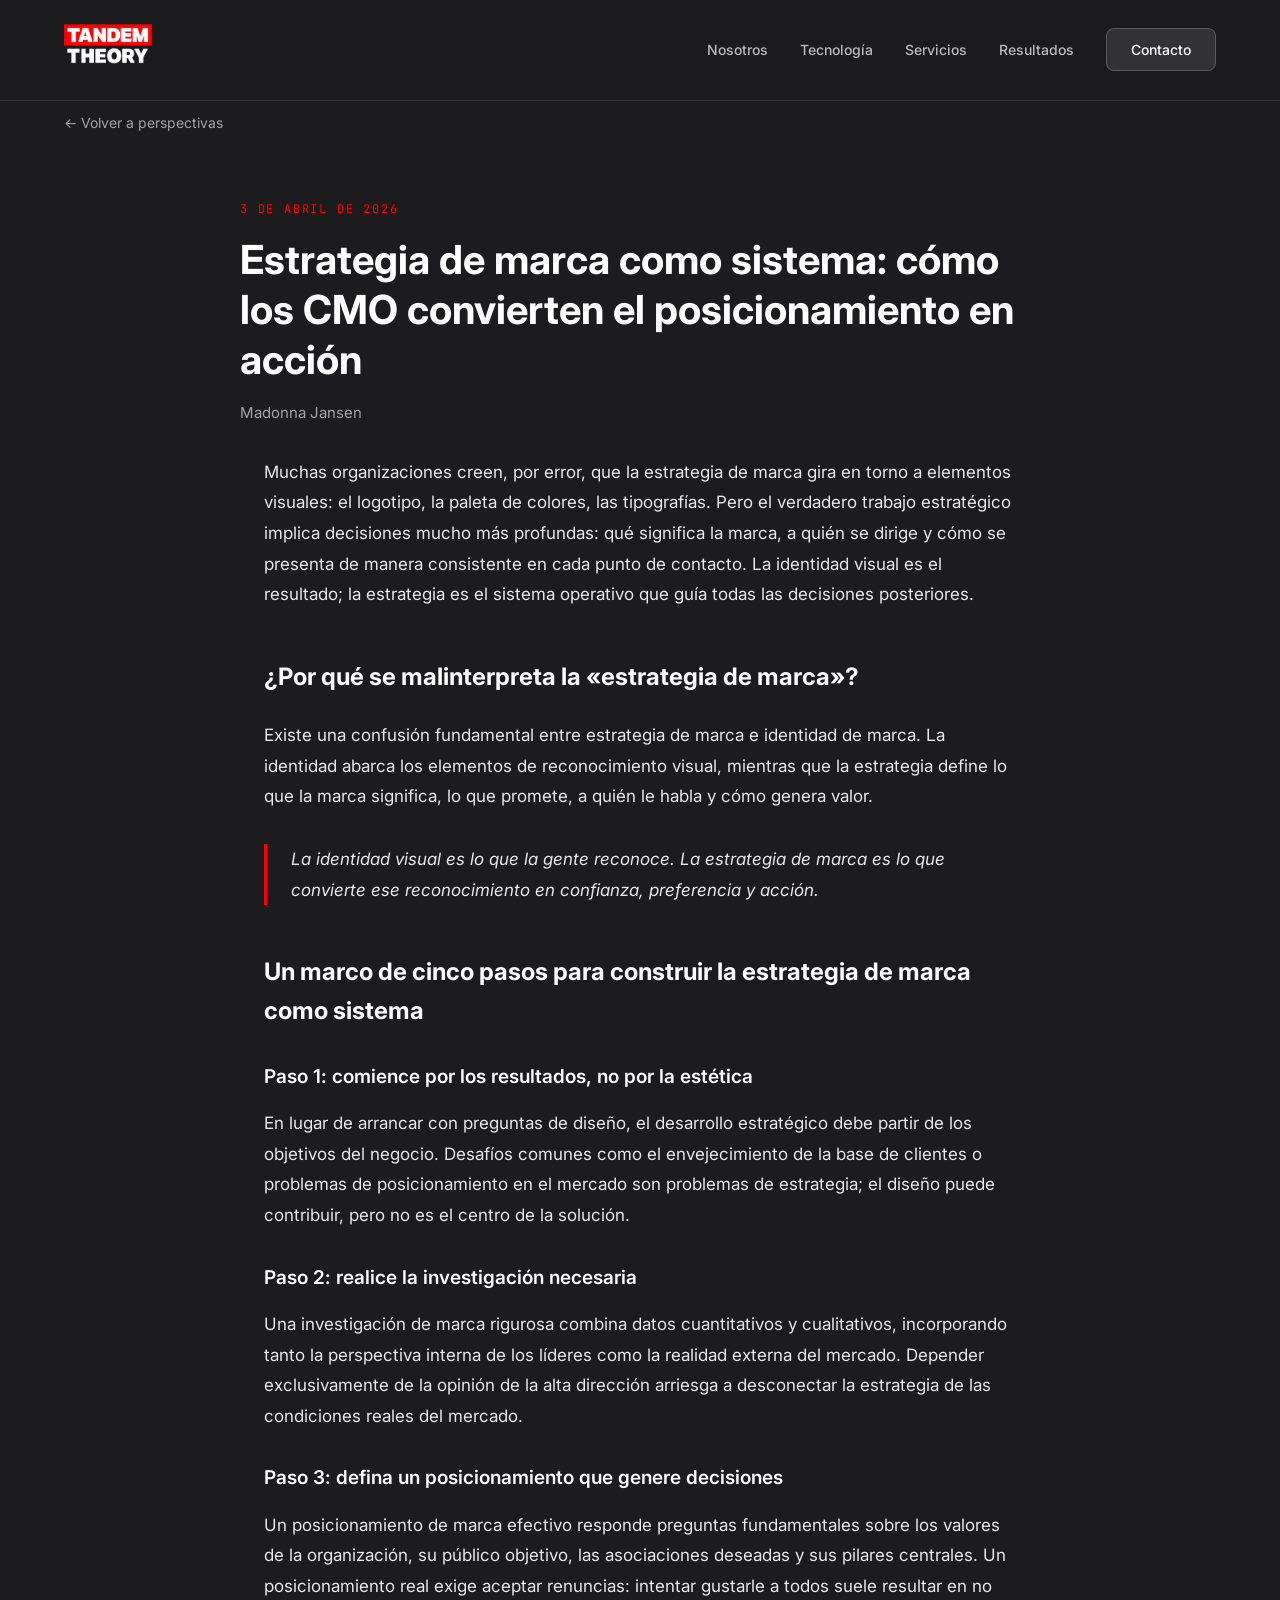
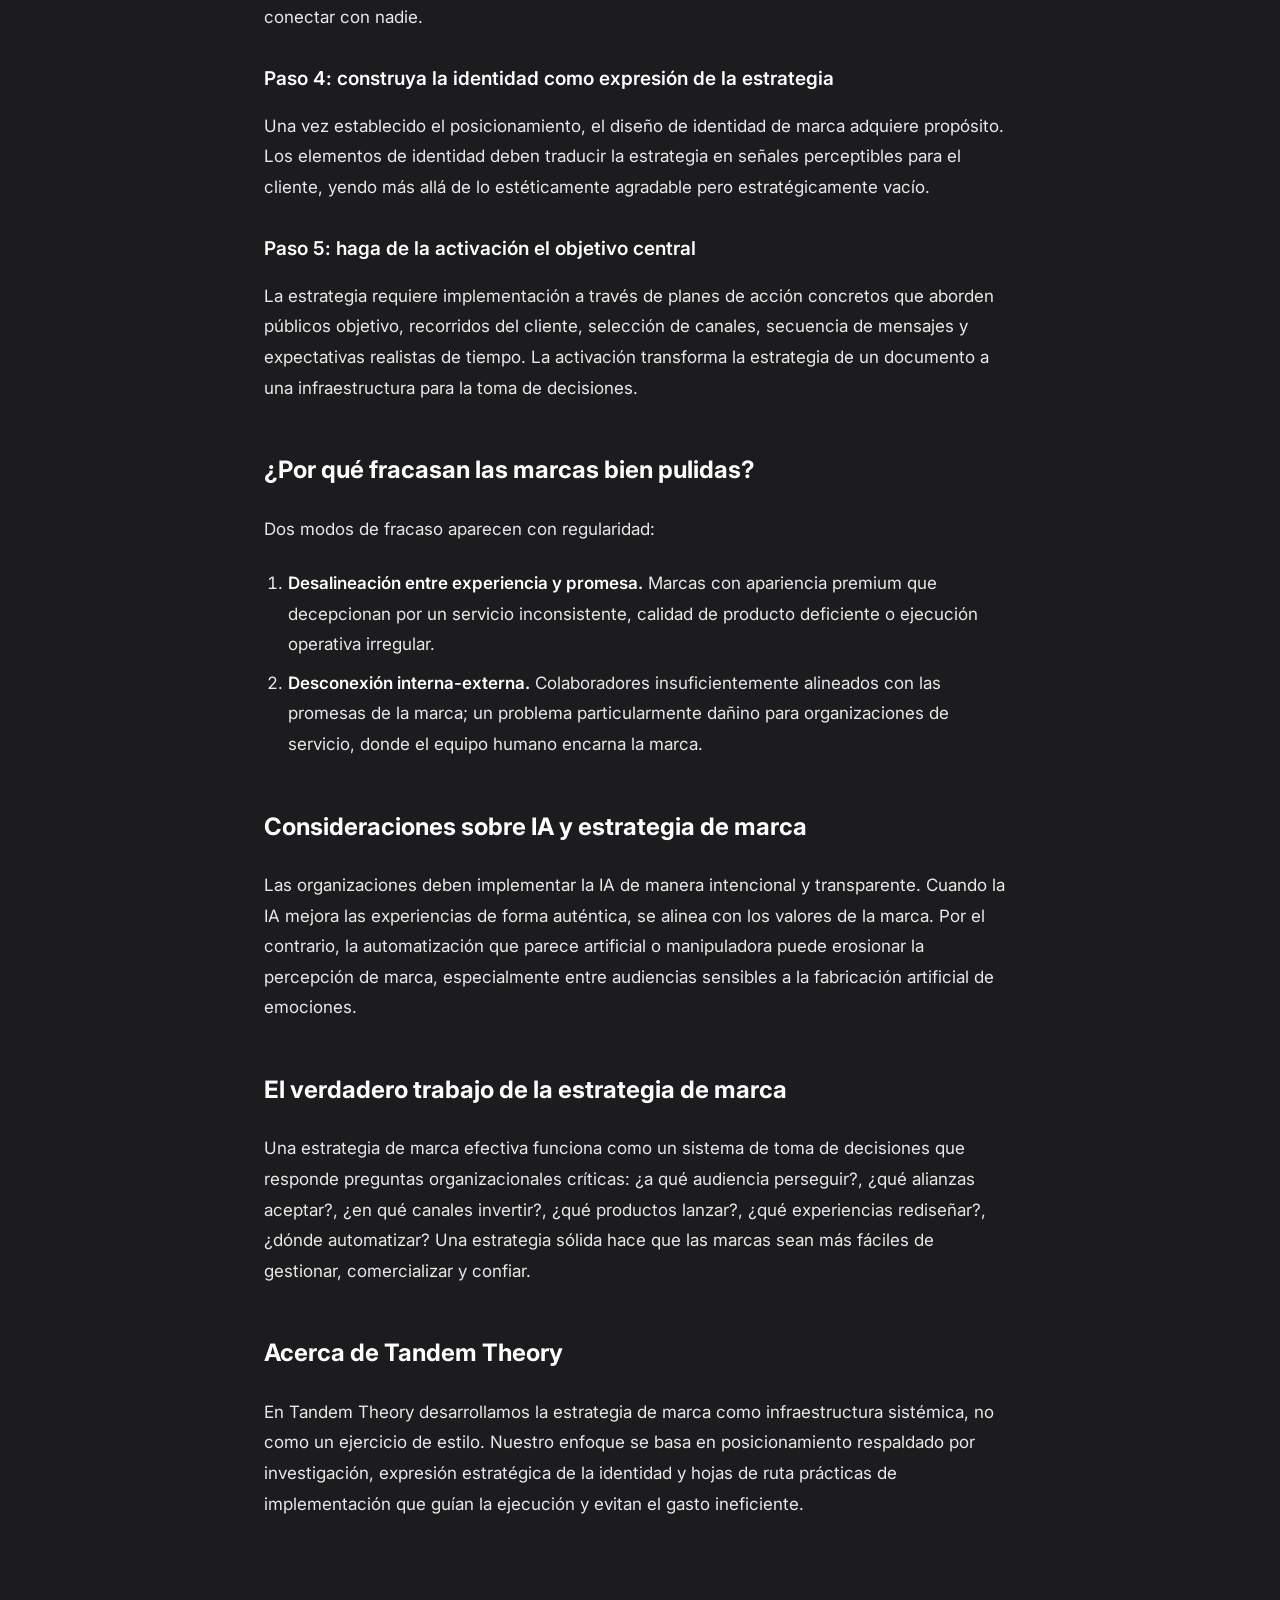
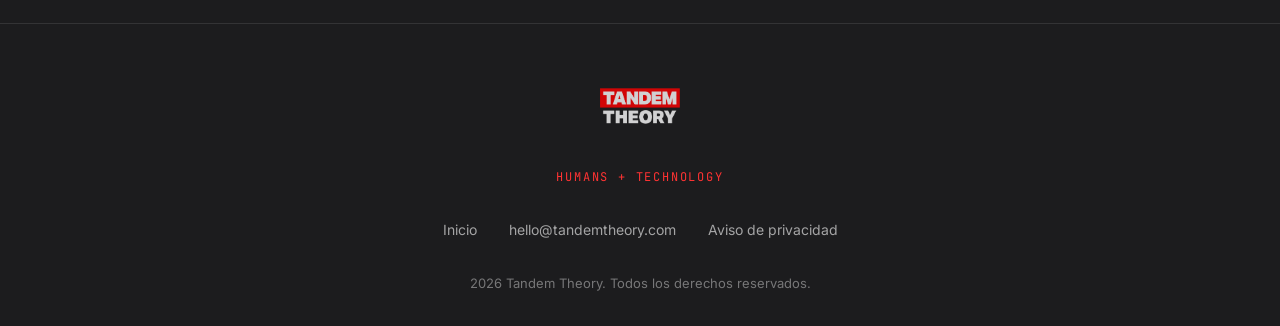
==== articulo-estrategia-de-marca.html @ 8c31d1db "Initial commit: es.tandemtheory.com — full Mexican Spanish transcreation Complete transcreation of t" ====
<!DOCTYPE html>
<html lang="es-MX">
<head>
  <meta charset="UTF-8">
  <meta name="viewport" content="width=device-width, initial-scale=1.0">
  <title>Estrategia de marca como sistema | Tandem Theory</title>
  <meta name="description" content="La estrategia de marca va más allá de logotipos y colores. Descubra cómo los CMO convierten el posicionamiento en un sistema operativo que guía cada decisión de negocio.">

  <!-- Favicon -->
  <link rel="icon" type="image/x-icon" href="favicon.ico">
  <link rel="icon" type="image/png" sizes="32x32" href="favicon-32x32.png">
  <link rel="icon" type="image/png" sizes="16x16" href="favicon-16x16.png">
  <link rel="apple-touch-icon" sizes="180x180" href="apple-touch-icon.png">
  <meta name="theme-color" content="#1c1c1e">

  <!-- Fonts -->
  <link rel="preconnect" href="https://fonts.googleapis.com">
  <link rel="preconnect" href="https://fonts.gstatic.com" crossorigin>
  <link href="https://fonts.googleapis.com/css2?family=Inter:wght@300;400;500;600;700&family=JetBrains+Mono:wght@400;500&display=swap" rel="stylesheet">

  <style>
    :root {
      --charcoal: #1c1c1e;
      --charcoal-light: #2c2c2e;
      --charcoal-lighter: #3a3a3c;
      --red-accent: #fe0000;
      --red-light: #ff3333;
      --gray-accent: #9ca3af;
      --white: #ffffff;
      --white-90: rgba(255, 255, 255, 0.9);
      --white-70: rgba(255, 255, 255, 0.7);
      --white-60: rgba(255, 255, 255, 0.6);
      --white-40: rgba(255, 255, 255, 0.4);
      --white-10: rgba(255, 255, 255, 0.1);
      --white-05: rgba(255, 255, 255, 0.05);
      --font-primary: 'Inter', -apple-system, BlinkMacSystemFont, sans-serif;
      --font-mono: 'JetBrains Mono', monospace;
      --space-4: 1rem;
      --space-6: 1.5rem;
      --space-8: 2rem;
      --space-10: 2.5rem;
      --space-12: 3rem;
      --space-16: 4rem;
      --space-20: 5rem;
      --radius-md: 12px;
      --radius-lg: 16px;
      --transition-fast: 150ms ease;
      --transition-base: 300ms ease;
    }

    *, *::before, *::after {
      box-sizing: border-box;
      margin: 0;
      padding: 0;
    }

    html {
      scroll-behavior: smooth;
      -webkit-font-smoothing: antialiased;
    }

    body {
      font-family: var(--font-primary);
      background: var(--charcoal);
      color: var(--white);
      line-height: 1.6;
      min-height: 100vh;
    }

    a {
      color: inherit;
      text-decoration: none;
    }

    .container {
      max-width: 1200px;
      margin: 0 auto;
      padding: 0 var(--space-6);
    }

    /* Header */
    .header {
      padding: var(--space-6) 0;
      border-bottom: 1px solid var(--white-10);
    }

    .header__inner {
      display: flex;
      justify-content: space-between;
      align-items: center;
    }

    .header__logo img {
      height: 44px;
      width: auto;
    }

    /* Article Layout */
    .article-back {
      display: inline-flex;
      align-items: center;
      gap: 0.5rem;
      color: var(--white-60);
      font-size: 0.875rem;
      margin-top: var(--space-8);
      transition: color var(--transition-fast);
    }

    .article-back:hover {
      color: var(--white);
    }

    .article-header {
      padding: var(--space-16) 0 var(--space-8);
      max-width: 800px;
      margin: 0 auto;
    }

    .article-header__date {
      font-family: var(--font-mono);
      font-size: 0.75rem;
      letter-spacing: 0.15em;
      text-transform: uppercase;
      color: var(--red-accent);
      margin-bottom: var(--space-4);
    }

    .article-header__title {
      font-size: clamp(1.75rem, 4vw, 2.5rem);
      font-weight: 700;
      line-height: 1.25;
      margin-bottom: var(--space-4);
    }

    .article-header__author {
      font-size: 0.9375rem;
      color: var(--white-60);
    }

    .article-body {
      max-width: 800px;
      margin: 0 auto;
      padding-bottom: var(--space-20);
    }

    .article-body p {
      font-size: 1.0625rem;
      color: var(--white-90);
      line-height: 1.8;
      margin-bottom: var(--space-6);
    }

    .article-body h2 {
      font-size: 1.5rem;
      font-weight: 700;
      margin-top: var(--space-12);
      margin-bottom: var(--space-6);
      color: var(--white);
    }

    .article-body h3 {
      font-size: 1.1875rem;
      font-weight: 600;
      margin-top: var(--space-8);
      margin-bottom: var(--space-4);
      color: var(--white);
    }

    .article-body ul, .article-body ol {
      margin-bottom: var(--space-6);
      padding-left: var(--space-6);
    }

    .article-body li {
      font-size: 1.0625rem;
      color: var(--white-90);
      line-height: 1.8;
      margin-bottom: 0.5rem;
    }

    .article-body blockquote {
      border-left: 3px solid var(--red-accent);
      padding-left: var(--space-6);
      margin: var(--space-8) 0;
      font-style: italic;
      color: var(--white-70);
    }

    .article-body strong {
      color: var(--white);
      font-weight: 600;
    }

    /* Footer */
    .footer {
      padding: var(--space-16) 0 var(--space-8);
      border-top: 1px solid var(--white-10);
    }

    .footer__inner {
      display: flex;
      flex-direction: column;
      align-items: center;
      gap: var(--space-8);
    }

    .footer__logo img {
      height: 40px;
      width: auto;
      opacity: 0.8;
    }

    .footer__tagline {
      font-family: var(--font-mono);
      font-size: 0.75rem;
      letter-spacing: 0.15em;
      color: var(--red-light);
    }

    .footer__links {
      display: flex;
      gap: var(--space-8);
      font-size: 0.875rem;
    }

    .footer__links a {
      color: var(--white-60);
      transition: color var(--transition-fast);
    }

    .footer__links a:hover {
      color: var(--white);
    }

    .footer__copyright {
      font-size: 0.8125rem;
      color: var(--white-40);
    }
  </style>
</head>
<body>

  <nav class="header" style="position: fixed; top: 0; left: 0; right: 0; z-index: 100; background: rgba(28, 28, 30, 0.95); backdrop-filter: blur(20px); -webkit-backdrop-filter: blur(20px);">
    <div class="container">
      <div class="header__inner">
        <a href="index.html" class="header__logo">
          <img src="photos/tandem-logo.png" alt="Tandem Theory">
        </a>
        <ul style="display: flex; align-items: center; gap: 2rem; list-style: none;">
          <li><a href="index.html#humans" style="font-size: 0.875rem; font-weight: 500; color: var(--white-70); transition: color 150ms;">Nosotros</a></li>
          <li><a href="index.html#platform" style="font-size: 0.875rem; font-weight: 500; color: var(--white-70); transition: color 150ms;">Tecnología</a></li>
          <li><a href="index.html#capabilities" style="font-size: 0.875rem; font-weight: 500; color: var(--white-70); transition: color 150ms;">Servicios</a></li>
          <li><a href="index.html#results" style="font-size: 0.875rem; font-weight: 500; color: var(--white-70); transition: color 150ms;">Resultados</a></li>
          <li><a href="index.html#contact" style="padding: 0.75rem 1.5rem; font-size: 0.875rem; font-weight: 500; background: rgba(255,255,255,0.1); border: 1px solid rgba(255,255,255,0.2); border-radius: 8px; color: var(--white);">Contacto</a></li>
        </ul>
      </div>
    </div>
  </nav>
  <div style="height: 80px;"></div>

  <main>
    <div class="container">
      <a href="insights.html" class="article-back">← Volver a perspectivas</a>
    </div>

    <article>
      <header class="article-header container">
        <div class="article-header__date">3 de abril de 2026</div>
        <h1 class="article-header__title">Estrategia de marca como sistema: cómo los CMO convierten el posicionamiento en acción</h1>
        <p class="article-header__author">Madonna Jansen</p>
      </header>

      <div class="article-body container">

        <p>Muchas organizaciones creen, por error, que la estrategia de marca gira en torno a elementos visuales: el logotipo, la paleta de colores, las tipografías. Pero el verdadero trabajo estratégico implica decisiones mucho más profundas: qué significa la marca, a quién se dirige y cómo se presenta de manera consistente en cada punto de contacto. La identidad visual es el resultado; la estrategia es el sistema operativo que guía todas las decisiones posteriores.</p>

        <h2>¿Por qué se malinterpreta la «estrategia de marca»?</h2>

        <p>Existe una confusión fundamental entre estrategia de marca e identidad de marca. La identidad abarca los elementos de reconocimiento visual, mientras que la estrategia define lo que la marca significa, lo que promete, a quién le habla y cómo genera valor.</p>

        <blockquote>
          <p>La identidad visual es lo que la gente reconoce. La estrategia de marca es lo que convierte ese reconocimiento en confianza, preferencia y acción.</p>
        </blockquote>

        <h2>Un marco de cinco pasos para construir la estrategia de marca como sistema</h2>

        <h3>Paso 1: comience por los resultados, no por la estética</h3>

        <p>En lugar de arrancar con preguntas de diseño, el desarrollo estratégico debe partir de los objetivos del negocio. Desafíos comunes como el envejecimiento de la base de clientes o problemas de posicionamiento en el mercado son problemas de estrategia; el diseño puede contribuir, pero no es el centro de la solución.</p>

        <h3>Paso 2: realice la investigación necesaria</h3>

        <p>Una investigación de marca rigurosa combina datos cuantitativos y cualitativos, incorporando tanto la perspectiva interna de los líderes como la realidad externa del mercado. Depender exclusivamente de la opinión de la alta dirección arriesga a desconectar la estrategia de las condiciones reales del mercado.</p>

        <h3>Paso 3: defina un posicionamiento que genere decisiones</h3>

        <p>Un posicionamiento de marca efectivo responde preguntas fundamentales sobre los valores de la organización, su público objetivo, las asociaciones deseadas y sus pilares centrales. Un posicionamiento real exige aceptar renuncias: intentar gustarle a todos suele resultar en no conectar con nadie.</p>

        <h3>Paso 4: construya la identidad como expresión de la estrategia</h3>

        <p>Una vez establecido el posicionamiento, el diseño de identidad de marca adquiere propósito. Los elementos de identidad deben traducir la estrategia en señales perceptibles para el cliente, yendo más allá de lo estéticamente agradable pero estratégicamente vacío.</p>

        <h3>Paso 5: haga de la activación el objetivo central</h3>

        <p>La estrategia requiere implementación a través de planes de acción concretos que aborden públicos objetivo, recorridos del cliente, selección de canales, secuencia de mensajes y expectativas realistas de tiempo. La activación transforma la estrategia de un documento a una infraestructura para la toma de decisiones.</p>

        <h2>¿Por qué fracasan las marcas bien pulidas?</h2>

        <p>Dos modos de fracaso aparecen con regularidad:</p>

        <ol>
          <li><strong>Desalineación entre experiencia y promesa.</strong> Marcas con apariencia premium que decepcionan por un servicio inconsistente, calidad de producto deficiente o ejecución operativa irregular.</li>
          <li><strong>Desconexión interna-externa.</strong> Colaboradores insuficientemente alineados con las promesas de la marca; un problema particularmente dañino para organizaciones de servicio, donde el equipo humano encarna la marca.</li>
        </ol>

        <h2>Consideraciones sobre IA y estrategia de marca</h2>

        <p>Las organizaciones deben implementar la IA de manera intencional y transparente. Cuando la IA mejora las experiencias de forma auténtica, se alinea con los valores de la marca. Por el contrario, la automatización que parece artificial o manipuladora puede erosionar la percepción de marca, especialmente entre audiencias sensibles a la fabricación artificial de emociones.</p>

        <h2>El verdadero trabajo de la estrategia de marca</h2>

        <p>Una estrategia de marca efectiva funciona como un sistema de toma de decisiones que responde preguntas organizacionales críticas: ¿a qué audiencia perseguir?, ¿qué alianzas aceptar?, ¿en qué canales invertir?, ¿qué productos lanzar?, ¿qué experiencias rediseñar?, ¿dónde automatizar? Una estrategia sólida hace que las marcas sean más fáciles de gestionar, comercializar y confiar.</p>

        <h2>Acerca de Tandem Theory</h2>

        <p>En Tandem Theory desarrollamos la estrategia de marca como infraestructura sistémica, no como un ejercicio de estilo. Nuestro enfoque se basa en posicionamiento respaldado por investigación, expresión estratégica de la identidad y hojas de ruta prácticas de implementación que guían la ejecución y evitan el gasto ineficiente.</p>

      </div>
    </article>
  </main>

  <footer class="footer">
    <div class="container">
      <div class="footer__inner">
        <a href="index.html" class="footer__logo">
          <img src="photos/tandem-logo.png" alt="Tandem Theory">
        </a>

        <p class="footer__tagline">HUMANS + TECHNOLOGY</p>

        <div class="footer__links">
          <a href="index.html">Inicio</a>
          <a href="mailto:hello@tandemtheory.com">hello@tandemtheory.com</a>
          <a href="privacy-policy.html">Aviso de privacidad</a>
        </div>

        <p class="footer__copyright">2026 Tandem Theory. Todos los derechos reservados.</p>
      </div>
    </div>
  </footer>

</body>
</html>
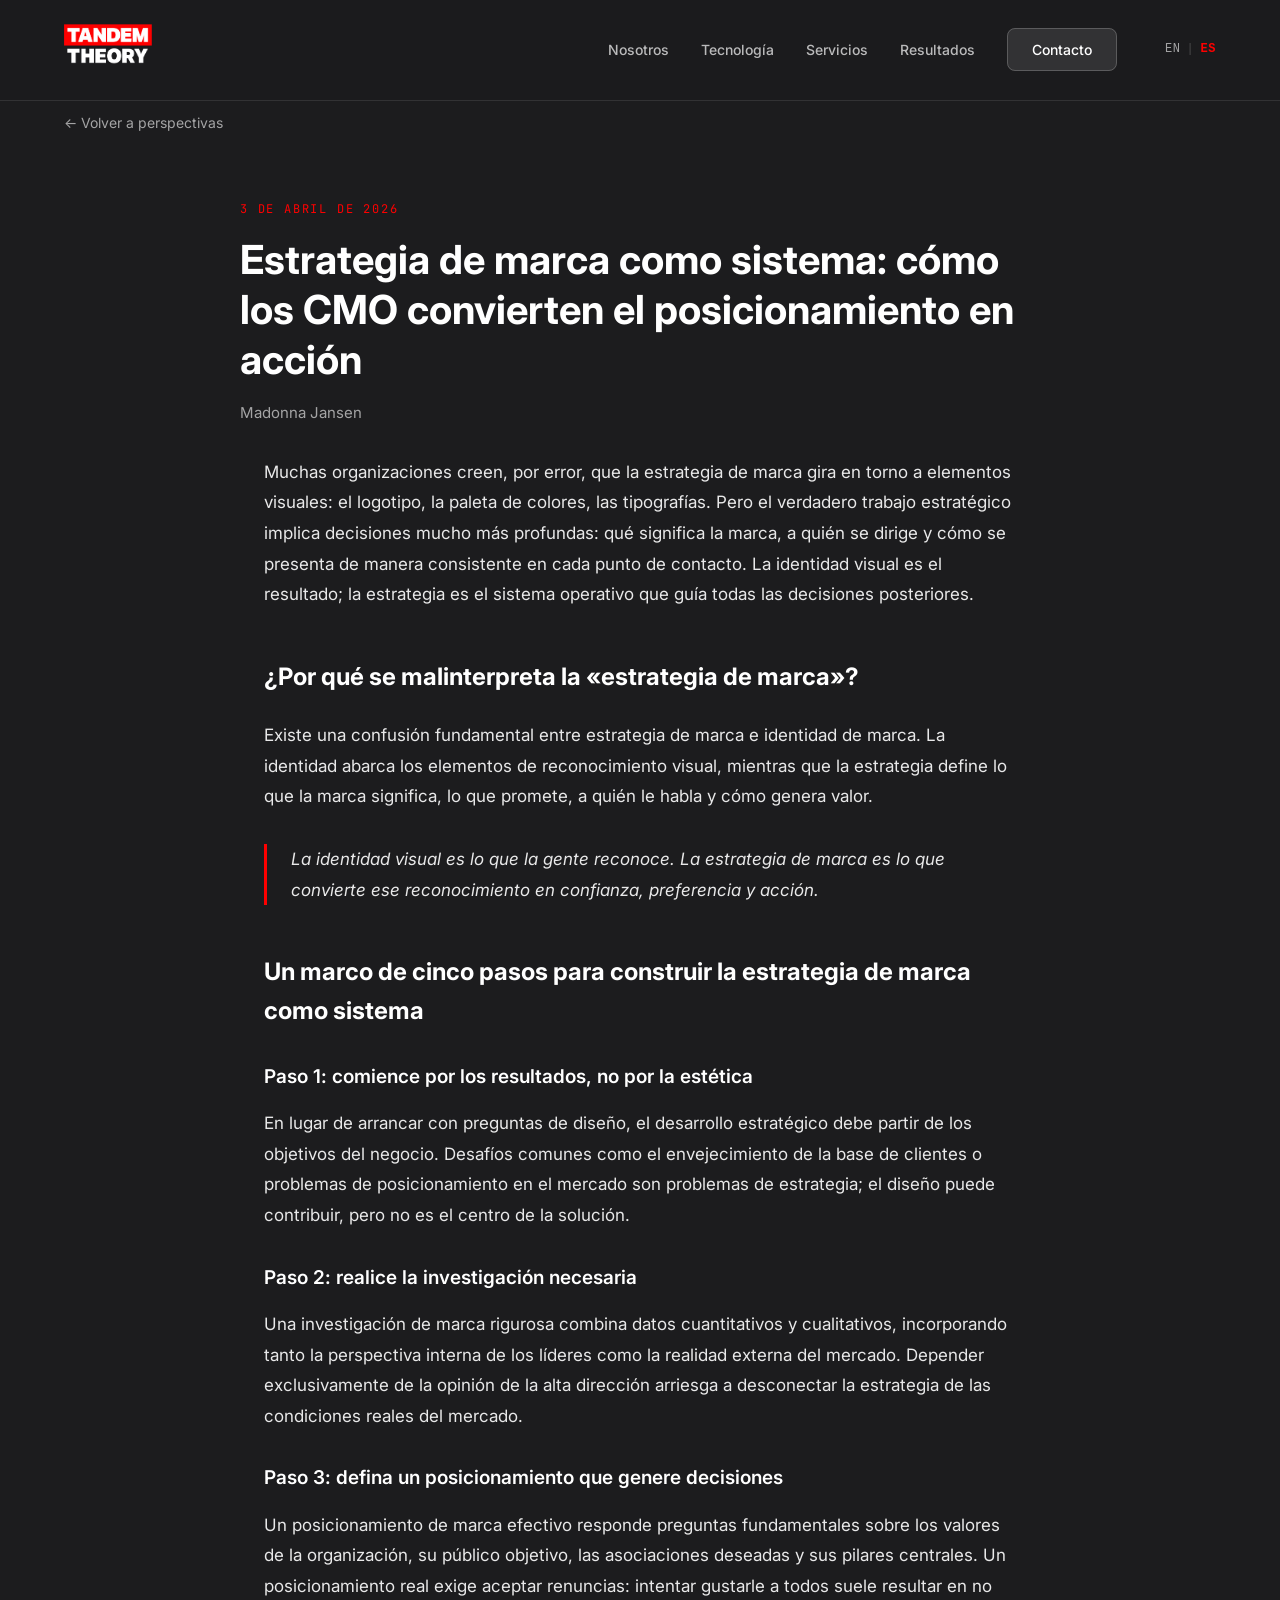
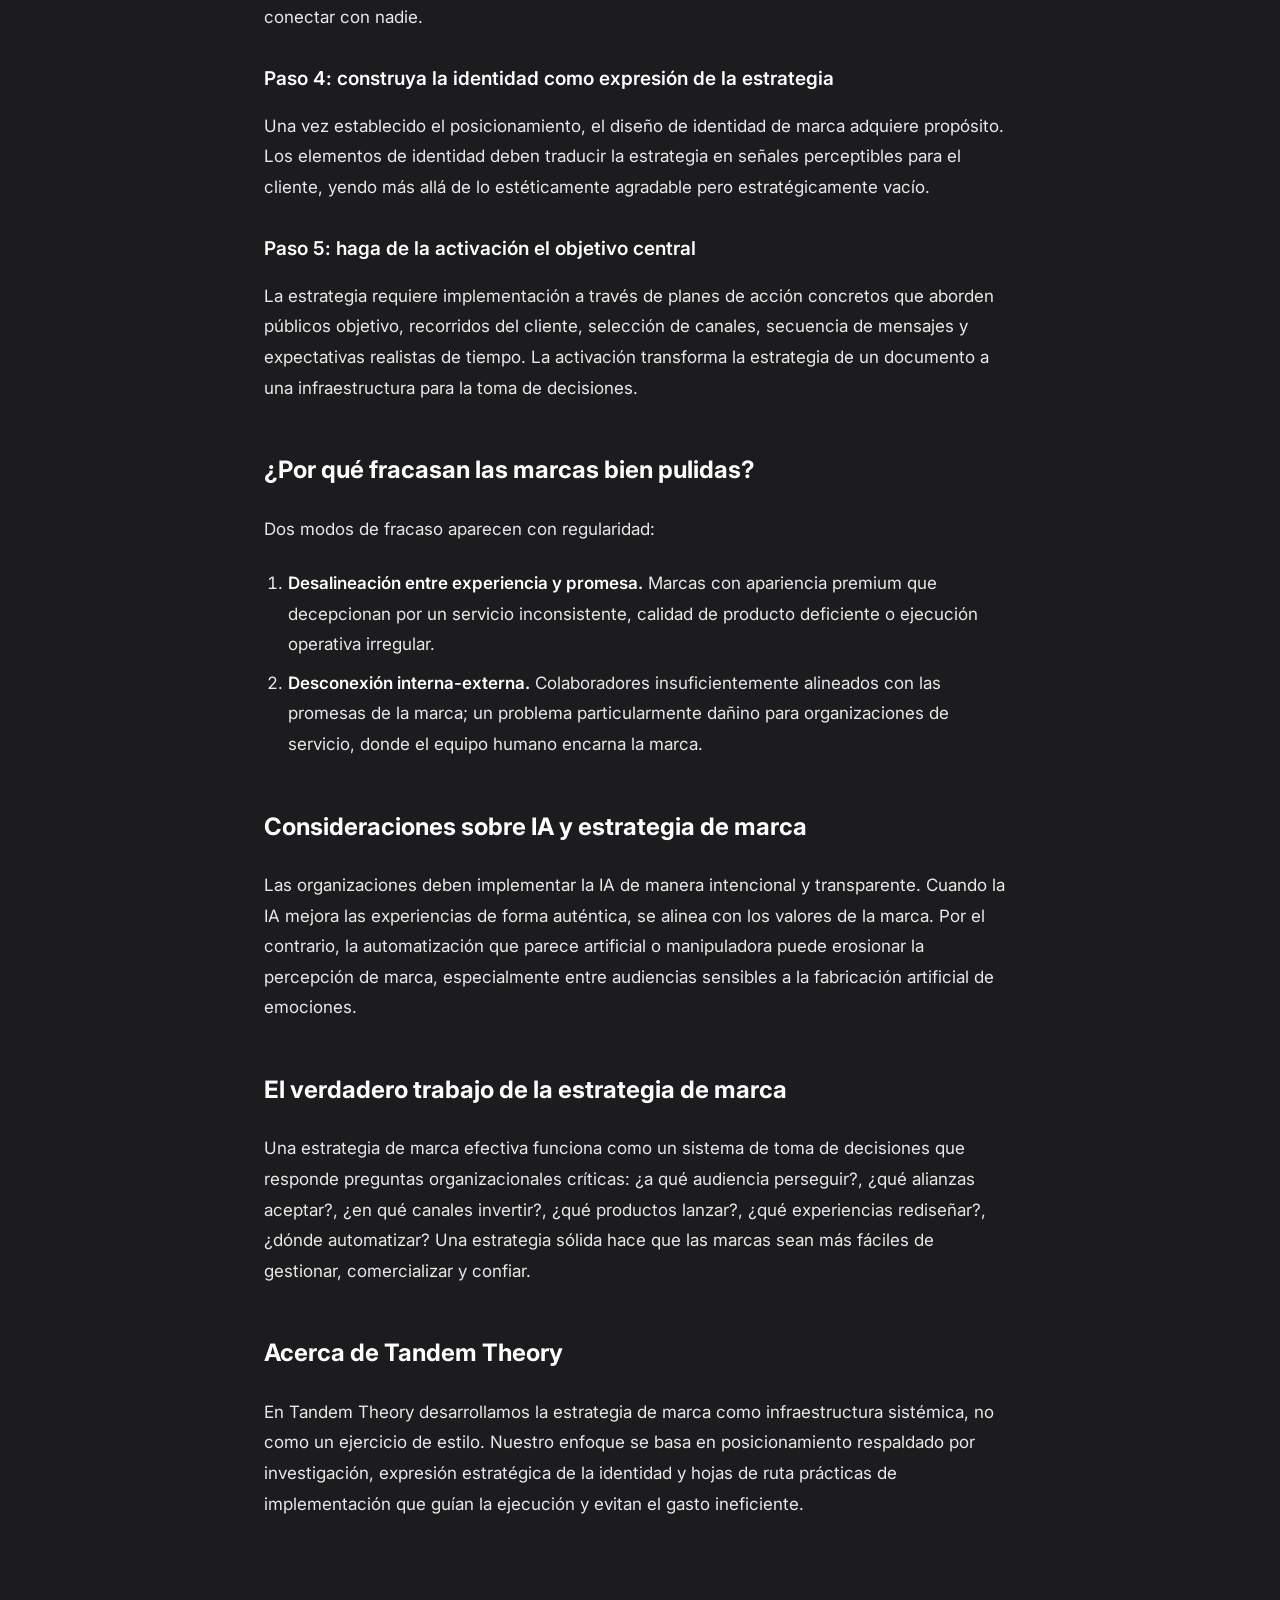
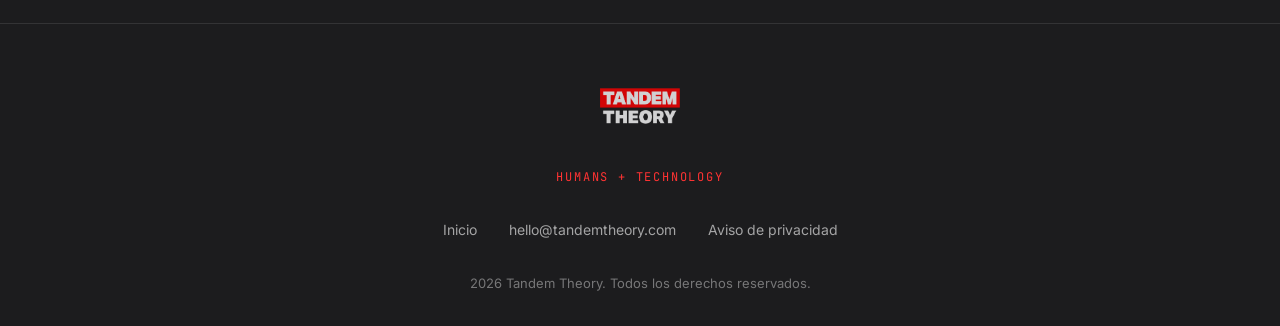
==== commit 81f28408: "Add EN | ES language switcher to nav on all pages EN links to tandemtheory.com, ES is highlighted as" ====
--- a/articulo-estrategia-de-marca.html
+++ b/articulo-estrategia-de-marca.html
@@ -237,6 +237,7 @@
       color: var(--white-40);
     }
   </style>
+  <script type="text/javascript" src="https://www.bugherd.com/sidebarv2.js?apikey=samqx12xtiby1tspx6awha" async="true"></script>
 </head>
 <body>
 
@@ -252,6 +253,7 @@
           <li><a href="index.html#capabilities" style="font-size: 0.875rem; font-weight: 500; color: var(--white-70); transition: color 150ms;">Servicios</a></li>
           <li><a href="index.html#results" style="font-size: 0.875rem; font-weight: 500; color: var(--white-70); transition: color 150ms;">Resultados</a></li>
           <li><a href="index.html#contact" style="padding: 0.75rem 1.5rem; font-size: 0.875rem; font-weight: 500; background: rgba(255,255,255,0.1); border: 1px solid rgba(255,255,255,0.2); border-radius: 8px; color: var(--white);">Contacto</a></li>
+          <li style="display: flex; align-items: center; gap: 6px; margin-left: 1rem; font-family: monospace; font-size: 0.75rem; letter-spacing: 0.05em;"><a href="https://tandemtheory.com" style="color: rgba(255,255,255,0.6); text-decoration: none;">EN</a> <span style="color: rgba(255,255,255,0.2);">|</span> <span style="color: #fe0000; font-weight: 600;">ES</span></li>
         </ul>
       </div>
     </div>
@@ -260,7 +262,7 @@
 
   <main>
     <div class="container">
-      <a href="insights.html" class="article-back">← Volver a perspectivas</a>
+      <a href="perspectivas.html" class="article-back">← Volver a perspectivas</a>
     </div>
 
     <article>
@@ -341,7 +343,7 @@
         <div class="footer__links">
           <a href="index.html">Inicio</a>
           <a href="mailto:hello@tandemtheory.com">hello@tandemtheory.com</a>
-          <a href="privacy-policy.html">Aviso de privacidad</a>
+          <a href="aviso-de-privacidad.html">Aviso de privacidad</a>
         </div>
 
         <p class="footer__copyright">2026 Tandem Theory. Todos los derechos reservados.</p>
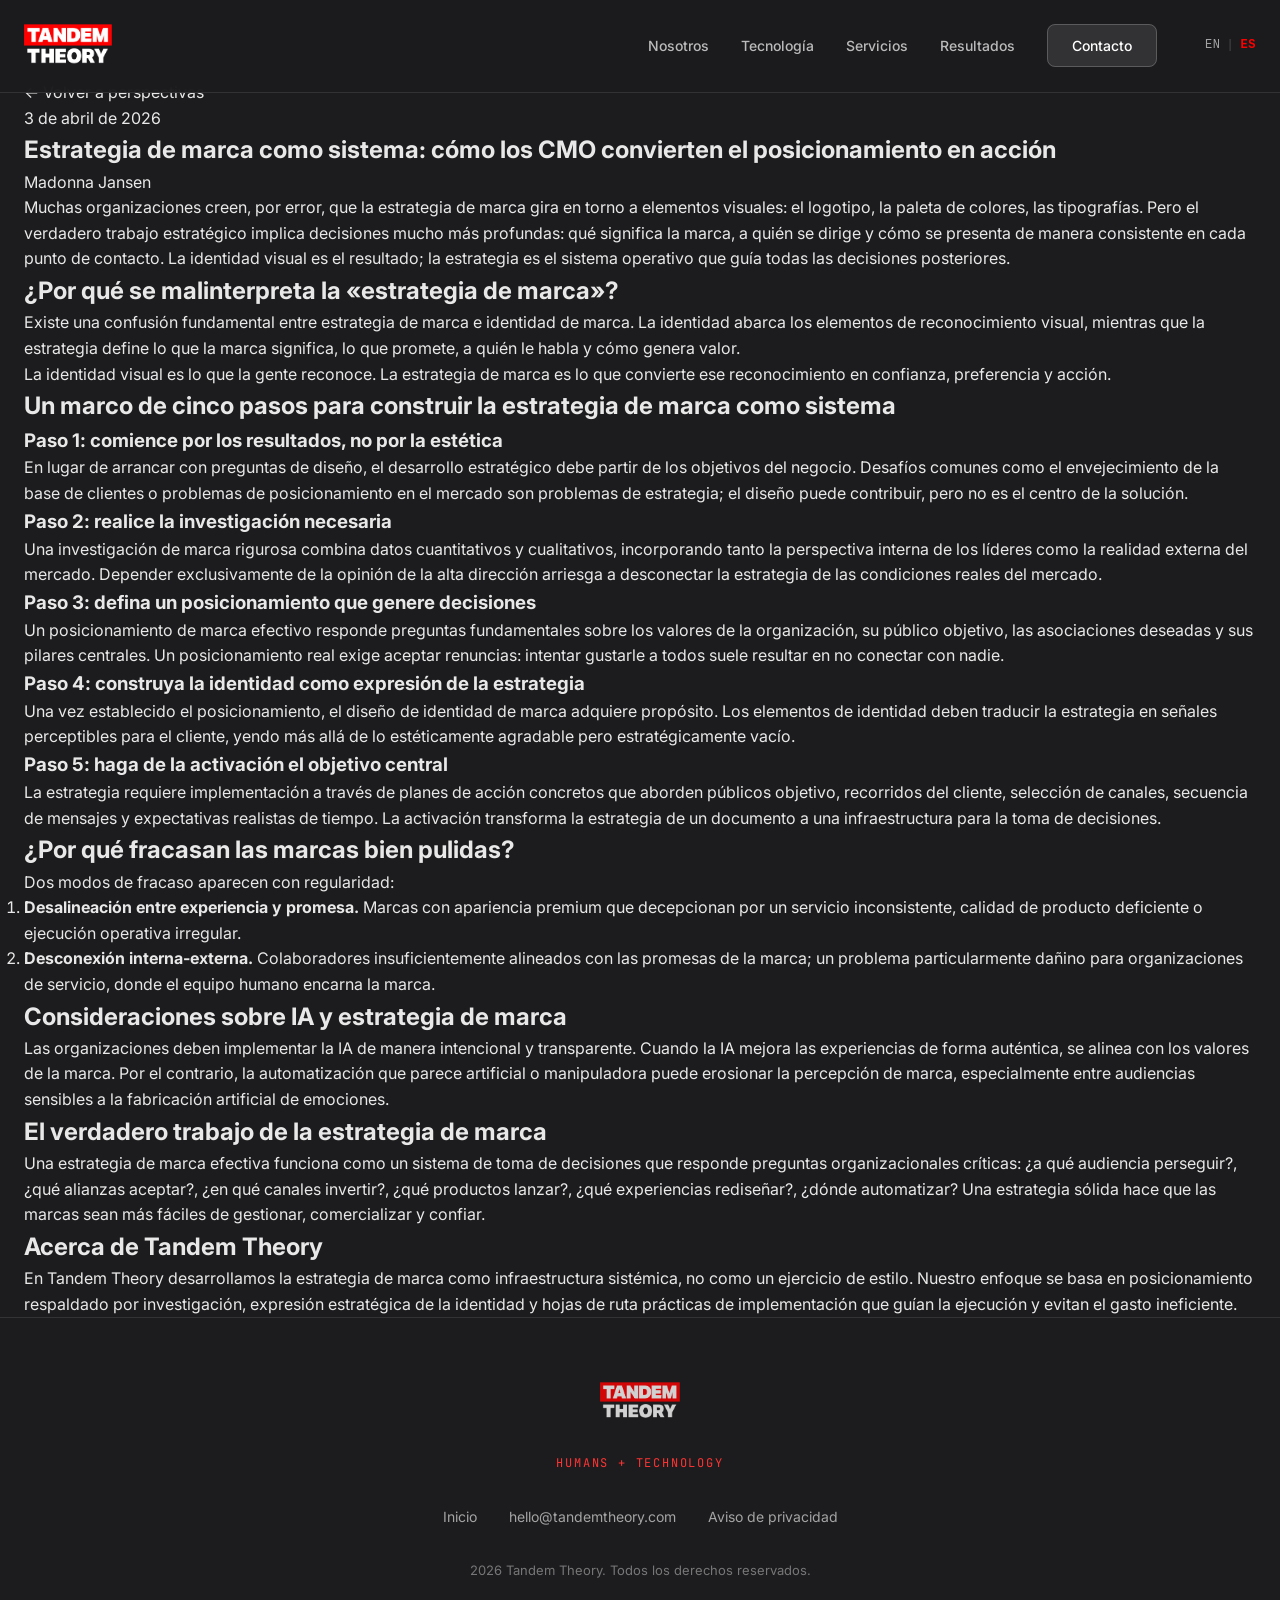
==== commit 5da628fc: "Replace all CSS with live WordPress site styles Downloaded all 19 CSS files from live tandemtheory.c" ====
--- a/articulo-estrategia-de-marca.html
+++ b/articulo-estrategia-de-marca.html
@@ -18,225 +18,7 @@
   <link rel="preconnect" href="https://fonts.gstatic.com" crossorigin>
   <link href="https://fonts.googleapis.com/css2?family=Inter:wght@300;400;500;600;700&family=JetBrains+Mono:wght@400;500&display=swap" rel="stylesheet">
 
-  <style>
-    :root {
-      --charcoal: #1c1c1e;
-      --charcoal-light: #2c2c2e;
-      --charcoal-lighter: #3a3a3c;
-      --red-accent: #fe0000;
-      --red-light: #ff3333;
-      --gray-accent: #9ca3af;
-      --white: #ffffff;
-      --white-90: rgba(255, 255, 255, 0.9);
-      --white-70: rgba(255, 255, 255, 0.7);
-      --white-60: rgba(255, 255, 255, 0.6);
-      --white-40: rgba(255, 255, 255, 0.4);
-      --white-10: rgba(255, 255, 255, 0.1);
-      --white-05: rgba(255, 255, 255, 0.05);
-      --font-primary: 'Inter', -apple-system, BlinkMacSystemFont, sans-serif;
-      --font-mono: 'JetBrains Mono', monospace;
-      --space-4: 1rem;
-      --space-6: 1.5rem;
-      --space-8: 2rem;
-      --space-10: 2.5rem;
-      --space-12: 3rem;
-      --space-16: 4rem;
-      --space-20: 5rem;
-      --radius-md: 12px;
-      --radius-lg: 16px;
-      --transition-fast: 150ms ease;
-      --transition-base: 300ms ease;
-    }
-
-    *, *::before, *::after {
-      box-sizing: border-box;
-      margin: 0;
-      padding: 0;
-    }
-
-    html {
-      scroll-behavior: smooth;
-      -webkit-font-smoothing: antialiased;
-    }
-
-    body {
-      font-family: var(--font-primary);
-      background: var(--charcoal);
-      color: var(--white);
-      line-height: 1.6;
-      min-height: 100vh;
-    }
-
-    a {
-      color: inherit;
-      text-decoration: none;
-    }
-
-    .container {
-      max-width: 1200px;
-      margin: 0 auto;
-      padding: 0 var(--space-6);
-    }
-
-    /* Header */
-    .header {
-      padding: var(--space-6) 0;
-      border-bottom: 1px solid var(--white-10);
-    }
-
-    .header__inner {
-      display: flex;
-      justify-content: space-between;
-      align-items: center;
-    }
-
-    .header__logo img {
-      height: 44px;
-      width: auto;
-    }
-
-    /* Article Layout */
-    .article-back {
-      display: inline-flex;
-      align-items: center;
-      gap: 0.5rem;
-      color: var(--white-60);
-      font-size: 0.875rem;
-      margin-top: var(--space-8);
-      transition: color var(--transition-fast);
-    }
-
-    .article-back:hover {
-      color: var(--white);
-    }
-
-    .article-header {
-      padding: var(--space-16) 0 var(--space-8);
-      max-width: 800px;
-      margin: 0 auto;
-    }
-
-    .article-header__date {
-      font-family: var(--font-mono);
-      font-size: 0.75rem;
-      letter-spacing: 0.15em;
-      text-transform: uppercase;
-      color: var(--red-accent);
-      margin-bottom: var(--space-4);
-    }
-
-    .article-header__title {
-      font-size: clamp(1.75rem, 4vw, 2.5rem);
-      font-weight: 700;
-      line-height: 1.25;
-      margin-bottom: var(--space-4);
-    }
-
-    .article-header__author {
-      font-size: 0.9375rem;
-      color: var(--white-60);
-    }
-
-    .article-body {
-      max-width: 800px;
-      margin: 0 auto;
-      padding-bottom: var(--space-20);
-    }
-
-    .article-body p {
-      font-size: 1.0625rem;
-      color: var(--white-90);
-      line-height: 1.8;
-      margin-bottom: var(--space-6);
-    }
-
-    .article-body h2 {
-      font-size: 1.5rem;
-      font-weight: 700;
-      margin-top: var(--space-12);
-      margin-bottom: var(--space-6);
-      color: var(--white);
-    }
-
-    .article-body h3 {
-      font-size: 1.1875rem;
-      font-weight: 600;
-      margin-top: var(--space-8);
-      margin-bottom: var(--space-4);
-      color: var(--white);
-    }
-
-    .article-body ul, .article-body ol {
-      margin-bottom: var(--space-6);
-      padding-left: var(--space-6);
-    }
-
-    .article-body li {
-      font-size: 1.0625rem;
-      color: var(--white-90);
-      line-height: 1.8;
-      margin-bottom: 0.5rem;
-    }
-
-    .article-body blockquote {
-      border-left: 3px solid var(--red-accent);
-      padding-left: var(--space-6);
-      margin: var(--space-8) 0;
-      font-style: italic;
-      color: var(--white-70);
-    }
-
-    .article-body strong {
-      color: var(--white);
-      font-weight: 600;
-    }
-
-    /* Footer */
-    .footer {
-      padding: var(--space-16) 0 var(--space-8);
-      border-top: 1px solid var(--white-10);
-    }
-
-    .footer__inner {
-      display: flex;
-      flex-direction: column;
-      align-items: center;
-      gap: var(--space-8);
-    }
-
-    .footer__logo img {
-      height: 40px;
-      width: auto;
-      opacity: 0.8;
-    }
-
-    .footer__tagline {
-      font-family: var(--font-mono);
-      font-size: 0.75rem;
-      letter-spacing: 0.15em;
-      color: var(--red-light);
-    }
-
-    .footer__links {
-      display: flex;
-      gap: var(--space-8);
-      font-size: 0.875rem;
-    }
-
-    .footer__links a {
-      color: var(--white-60);
-      transition: color var(--transition-fast);
-    }
-
-    .footer__links a:hover {
-      color: var(--white);
-    }
-
-    .footer__copyright {
-      font-size: 0.8125rem;
-      color: var(--white-40);
-    }
-  </style>
+  <link rel="stylesheet" href="styles.css">
   <script type="text/javascript" src="https://www.bugherd.com/sidebarv2.js?apikey=samqx12xtiby1tspx6awha" async="true"></script>
 </head>
 <body>
--- a/styles.css
+++ b/styles.css
@@ -0,0 +1,2427 @@
+/* ======== VARIABLES ======== */
+:root {
+  /* Core Colors - Tandem Theory Palette */
+  --charcoal: #1c1c1e;
+  --charcoal-light: #2c2c2e;
+  --charcoal-lighter: #3a3a3c;
+  --red-accent: #fe0000;
+  --red-light: #ff3333;
+  --red-dark: #cc0000;
+  --gray-accent: #9ca3af;
+  --gray-light: #d1d5db;
+  --gray-dark: #6b7280;
+  --white: #ffffff;
+  --white-90: rgba(255, 255, 255, 0.9);
+  --white-75: rgba(255, 255, 255, 0.75);
+  --white-70: rgba(255, 255, 255, 0.7);
+  --white-60: rgba(255, 255, 255, 0.6);
+  --white-40: rgba(255, 255, 255, 0.4);
+  --white-20: rgba(255, 255, 255, 0.2);
+  --white-10: rgba(255, 255, 255, 0.1);
+  --white-05: rgba(255, 255, 255, 0.05);
+
+  /* Gradients */
+  --gradient-red: linear-gradient(135deg, var(--red-accent) 0%, var(--red-light) 100%);
+  --gradient-glass: linear-gradient(135deg, rgba(255,255,255,0.1) 0%, rgba(255,255,255,0.05) 100%);
+  --gradient-dark: linear-gradient(180deg, var(--charcoal) 0%, #0a0a0b 100%);
+
+  /* Typography */
+  --font-primary: 'Inter', -apple-system, BlinkMacSystemFont, sans-serif;
+  --font-mono: 'JetBrains Mono', monospace;
+
+  /* Spacing */
+  --space-1: 0.25rem;
+  --space-2: 0.5rem;
+  --space-3: 0.75rem;
+  --space-4: 1rem;
+  --space-6: 1.5rem;
+  --space-8: 2rem;
+  --space-10: 2.5rem;
+  --space-12: 3rem;
+  --space-16: 4rem;
+  --space-20: 5rem;
+  --space-24: 6rem;
+  --space-32: 8rem;
+
+  /* Border Radius */
+  --radius-sm: 8px;
+  --radius-md: 12px;
+  --radius-lg: 16px;
+  --radius-xl: 24px;
+  --radius-2xl: 32px;
+
+  /* Shadows */
+  --shadow-glow-red: none;
+  --shadow-glass: 0 8px 32px rgba(0, 0, 0, 0.3);
+
+  /* Transitions */
+  --transition-fast: 150ms ease;
+  --transition-base: 300ms ease;
+  --transition-slow: 500ms ease;
+
+  /* Z-index */
+  --z-particles: 1;
+  --z-content: 10;
+  --z-nav: 100;
+  --z-modal: 1000;
+}
+/* ======== RESET ======== */
+*, *::before, *::after {
+  box-sizing: border-box;
+  margin: 0;
+  padding: 0;
+}
+
+html {
+  scroll-behavior: smooth;
+  -webkit-font-smoothing: antialiased;
+  -moz-osx-font-smoothing: grayscale;
+}
+
+img {
+  max-width: 100%;
+  height: auto;
+  display: block;
+}
+
+a {
+  color: inherit;
+  text-decoration: none;
+}
+
+button {
+  font-family: inherit;
+  cursor: pointer;
+  border: none;
+  background: none;
+}
+/* ======== BASE ======== */
+body {
+  font-family: var(--font-primary);
+  font-size: 16px;
+  line-height: 1.6;
+  color: var(--white-90);
+  background: var(--charcoal);
+  overflow-x: hidden;
+}
+
+.container {
+  width: 100%;
+  max-width: 1280px;
+  margin: 0 auto;
+  padding: 0 var(--space-6);
+}
+
+.container--narrow {
+  max-width: 900px;
+}
+
+.text-gradient {
+  background: var(--gradient-red);
+  -webkit-background-clip: text;
+  -webkit-text-fill-color: transparent;
+  background-clip: text;
+}
+
+.text-gradient-red {
+  background: var(--gradient-red);
+  -webkit-background-clip: text;
+  -webkit-text-fill-color: transparent;
+  background-clip: text;
+}
+/* ======== BUTTONS ======== */
+.btn {
+  display: inline-flex;
+  align-items: center;
+  justify-content: center;
+  gap: var(--space-2);
+  padding: var(--space-4) var(--space-8);
+  font-size: 0.9375rem;
+  font-weight: 500;
+  letter-spacing: 0.02em;
+  border-radius: var(--radius-md);
+  transition: all var(--transition-base);
+  position: relative;
+  overflow: hidden;
+}
+
+.btn--primary {
+  background: var(--gradient-red);
+  color: var(--white);
+  box-shadow: var(--shadow-glow-red);
+}
+
+.btn--primary:hover {
+  transform: translateY(-2px);
+}
+
+.btn--outline {
+  background: transparent;
+  color: var(--white);
+  border: 1px solid var(--white-40);
+}
+
+.btn--outline:hover {
+  background: var(--white-10);
+  border-color: var(--white-60);
+}
+
+.btn--glass {
+  background: rgba(255, 255, 255, 0.1);
+  backdrop-filter: blur(10px);
+  -webkit-backdrop-filter: blur(10px);
+  color: var(--white);
+  border: 1px solid var(--white-20);
+  transition:
+    background 0.3s ease,
+    border-color 0.3s ease,
+    box-shadow 0.3s ease,
+    transform 0.2s ease;
+}
+
+.btn--glass:hover {
+  background: rgba(254, 0, 0, 0.15);
+  border-color: var(--red-accent);
+  transform: translateY(-1px);
+}
+
+.btn--glass:active {
+  transform: translateY(0);
+}
+
+.btn--lg {
+  padding: var(--space-6) var(--space-10);
+  font-size: 1rem;
+}
+
+.btn--cta {
+  padding: 1.25rem 3rem;
+  font-size: 1.125rem;
+  font-weight: 600;
+  background: linear-gradient(135deg, var(--red-accent) 0%, #cc0000 100%);
+  border: none;
+  border: 2px solid var(--red-accent);
+  transition: all var(--transition-base);
+}
+
+.btn--cta:hover {
+  transform: translateY(-2px);
+}
+/* ======== GLASSMORPHISM ======== */
+.glass {
+  background: rgba(255, 255, 255, 0.05);
+  backdrop-filter: blur(20px);
+  -webkit-backdrop-filter: blur(20px);
+  border: 1px solid var(--white-10);
+  border-radius: var(--radius-lg);
+}
+
+.glass--dark {
+  background: rgba(28, 28, 30, 0.8);
+  backdrop-filter: blur(20px);
+  -webkit-backdrop-filter: blur(20px);
+  border: 1px solid var(--white-10);
+}
+
+.glass--red {
+  background: rgba(254, 0, 0, 0.1);
+  border: 1px solid rgba(254, 0, 0, 0.2);
+}
+/* ======== NAV ======== */
+.nav {
+  position: fixed;
+  top: 0;
+  left: 0;
+  right: 0;
+  z-index: var(--z-nav);
+  padding: var(--space-4) 0;
+  background: rgba(28, 28, 30, 0.95);
+  backdrop-filter: blur(20px);
+  -webkit-backdrop-filter: blur(20px);
+  border-bottom: 1px solid var(--white-10);
+}
+
+.nav__inner {
+  display: flex;
+  align-items: center;
+  justify-content: space-between;
+}
+
+.nav__logo img {
+  height: 44px;
+  width: auto;
+}
+
+.nav__menu {
+  display: flex;
+  align-items: center;
+  gap: var(--space-8);
+  list-style: none;
+}
+
+.nav__link {
+  font-size: 0.875rem;
+  font-weight: 500;
+  color: var(--white-75);
+  transition: color var(--transition-fast);
+  position: relative;
+}
+
+.nav__link:hover {
+  color: var(--white);
+}
+
+.nav__link::after {
+  content: '';
+  position: absolute;
+  bottom: -4px;
+  left: 0;
+  width: 0;
+  height: 2px;
+  background: var(--gradient-red);
+  transition: width var(--transition-base);
+}
+
+.nav__link:hover::after,
+.nav__link--active::after {
+  width: 100%;
+}
+
+.nav__link--active {
+  color: var(--white);
+}
+
+.nav__toggle {
+  display: none;
+  flex-direction: column;
+  gap: 5px;
+  padding: var(--space-2);
+}
+
+.nav__toggle span {
+  display: block;
+  width: 24px;
+  height: 2px;
+  background: var(--white);
+  transition: all var(--transition-fast);
+}
+
+.nav__toggle.active span:nth-child(1) {
+  transform: rotate(45deg) translate(5px, 5px);
+}
+
+.nav__toggle.active span:nth-child(2) {
+  opacity: 0;
+}
+
+.nav__toggle.active span:nth-child(3) {
+  transform: rotate(-45deg) translate(5px, -5px);
+}
+
+/* Color Bar under Nav */
+.nav__color-bar {
+  position: absolute;
+  bottom: 0;
+  left: 0;
+  right: 0;
+  line-height: 0;
+}
+
+.nav__color-bar img {
+  width: 100%;
+  height: 4px;
+  display: block;
+}
+
+/* Mobile Navigation */
+@media (max-width: 900px) {
+  .nav__toggle {
+    display: flex;
+    z-index: var(--z-modal);
+  }
+
+  .nav__menu {
+    position: fixed;
+    top: 0;
+    left: 0;
+    right: 0;
+    bottom: 0;
+    flex-direction: column;
+    justify-content: center;
+    gap: var(--space-8);
+    background: var(--charcoal);
+    opacity: 0;
+    visibility: hidden;
+    transition: all var(--transition-base);
+  }
+
+  .nav__menu.active {
+    opacity: 1;
+    visibility: visible;
+  }
+
+  .nav__link {
+    font-size: 1.5rem;
+  }
+}
+/* ======== HERO ======== */
+.hero {
+  position: relative;
+  z-index: 1;
+  min-height: 100vh;
+  display: flex;
+  align-items: center;
+  justify-content: center;
+  overflow: hidden;
+  background: var(--gradient-dark);
+}
+
+/* Video Background */
+.hero__video-container {
+  position: absolute;
+  top: 0;
+  left: 0;
+  width: 100%;
+  height: 100%;
+  z-index: 0;
+}
+
+.hero__video {
+  width: 100%;
+  height: 100%;
+  object-fit: cover;
+}
+
+.hero__video-overlay {
+  position: absolute;
+  top: 0;
+  left: 0;
+  width: 100%;
+  height: 100%;
+  background: rgba(10, 10, 12, 0.4);
+}
+
+/* Particle Canvas */
+.hero__particles {
+  position: absolute;
+  top: 0;
+  left: 0;
+  width: 100%;
+  height: 100%;
+  z-index: var(--z-particles);
+}
+
+/* Animated Layers Background — REMOVED per creative direction */
+
+/* Grid overlay */
+.hero__grid {
+  position: absolute;
+  top: 0;
+  left: 0;
+  width: 100%;
+  height: 100%;
+  background-image:
+    linear-gradient(var(--white-05) 1px, transparent 1px),
+    linear-gradient(90deg, var(--white-05) 1px, transparent 1px);
+  background-size: 80px 80px;
+  z-index: var(--z-particles);
+  opacity: 0.5;
+}
+
+.hero__content {
+  position: relative;
+  z-index: var(--z-content);
+  text-align: center;
+  max-width: 1000px;
+  padding: calc(80px + var(--space-16)) var(--space-6) var(--space-16);
+}
+
+.hero__badge {
+  display: inline-flex;
+  align-items: center;
+  gap: var(--space-3);
+  font-family: var(--font-mono);
+  font-size: 1rem;
+  font-weight: 600;
+  letter-spacing: 0.15em;
+  text-transform: uppercase;
+  margin-bottom: var(--space-8);
+  padding: var(--space-3) var(--space-6);
+  background: linear-gradient(135deg, rgba(254, 0, 0, 0.2) 0%, rgba(254, 0, 0, 0.2) 100%);
+  border: 2px solid rgba(255, 255, 255, 0.5);
+  border-radius: var(--radius-md);
+  box-shadow: 0 0 20px rgba(255, 255, 255, 0.15);
+}
+
+.hero__badge-text {
+  color: #ffffff;
+  -webkit-text-fill-color: #ffffff;
+}
+
+.hero__badge-tm {
+  font-size: 0.65em;
+  vertical-align: top;
+  margin-left: 1px;
+  color: var(--white-40);
+  -webkit-text-fill-color: var(--white-40);
+}
+
+.hero__title {
+  font-size: clamp(2.5rem, 7vw, 4.5rem);
+  font-weight: 700;
+  line-height: 1.1;
+  letter-spacing: -0.02em;
+  margin-bottom: var(--space-6);
+}
+
+.hero__title .highlight {
+  color: var(--white);
+}
+
+.hero__subtitle {
+  font-size: clamp(1.125rem, 2vw, 1.375rem);
+  color: var(--white-75);
+  max-width: 800px;
+  margin: 0 auto var(--space-10);
+  line-height: 1.7;
+}
+
+.hero__cta {
+  display: flex;
+  flex-wrap: wrap;
+  gap: var(--space-4);
+  justify-content: center;
+}
+/* ======== SECTIONS ======== */
+.section {
+  padding: var(--space-24) 0;
+  position: relative;
+  z-index: var(--z-content);
+  background: var(--charcoal);
+  scroll-margin-top: 80px;
+}
+
+.section--dark {
+  background: var(--charcoal);
+}
+
+.section--darker {
+  background: var(--gradient-dark);
+}
+
+.section--gradient {
+  background: linear-gradient(180deg, var(--charcoal) 0%, var(--charcoal-light) 50%, var(--charcoal) 100%);
+}
+
+.section__header {
+  text-align: center;
+  max-width: 800px;
+  margin: 0 auto var(--space-16);
+}
+
+.section__label {
+  display: inline-block;
+  font-family: var(--font-mono);
+  font-size: 0.75rem;
+  font-weight: 500;
+  letter-spacing: 0.2em;
+  text-transform: uppercase;
+  color: var(--red-accent);
+  margin-bottom: var(--space-4);
+}
+
+.section__title {
+  font-size: clamp(2rem, 5vw, 3rem);
+  font-weight: 700;
+  letter-spacing: -0.02em;
+  margin-bottom: var(--space-4);
+}
+
+.section__subtitle {
+  font-size: 1.125rem;
+  color: var(--white-60);
+  line-height: 1.7;
+}
+
+.section__subtitle--secondary {
+  margin-top: var(--space-4);
+  font-size: 1rem;
+  color: var(--white-40);
+}
+/* ======== HUMANS ======== */
+/* Our Theory Section */
+.theory {
+  position: relative;
+  overflow: hidden;
+}
+
+.theory__content {
+  display: grid;
+  grid-template-columns: 1fr 1fr;
+  gap: var(--space-16);
+  align-items: center;
+}
+
+.theory__text {
+  max-width: 560px;
+}
+
+.theory__tagline {
+  font-family: var(--font-mono);
+  font-size: 0.8125rem;
+  font-weight: 500;
+  letter-spacing: 0.2em;
+  text-transform: uppercase;
+  color: var(--red-accent);
+  margin-bottom: var(--space-4);
+}
+
+.theory__title {
+  font-size: clamp(2rem, 4vw, 2.75rem);
+  font-weight: 700;
+  line-height: 1.2;
+  margin-bottom: var(--space-6);
+}
+
+.theory__description {
+  font-size: 1.125rem;
+  color: var(--white-75);
+  line-height: 1.8;
+  margin-bottom: var(--space-6);
+}
+
+.theory__equation {
+  display: flex;
+  align-items: center;
+  gap: var(--space-4);
+  padding: var(--space-6);
+  background: rgba(255, 255, 255, 0.03);
+  border: 1px solid var(--white-10);
+  border-radius: var(--radius-lg);
+  margin-top: var(--space-8);
+}
+
+.theory__equation-part {
+  display: flex;
+  flex-direction: column;
+  align-items: center;
+  text-align: center;
+}
+
+.theory__equation-icon {
+  width: 48px;
+  height: 48px;
+  display: flex;
+  align-items: center;
+  justify-content: center;
+  border-radius: var(--radius-md);
+  margin-bottom: var(--space-2);
+}
+
+.theory__equation-icon--human {
+  background: linear-gradient(135deg, rgba(254, 0, 0, 0.2) 0%, rgba(255, 51, 51, 0.2) 100%);
+  border: 1px solid rgba(254, 0, 0, 0.4);
+}
+
+.theory__equation-icon--tech {
+  background: linear-gradient(135deg, rgba(254, 0, 0, 0.2) 0%, rgba(255, 51, 51, 0.2) 100%);
+  border: 1px solid rgba(254, 0, 0, 0.4);
+}
+
+.theory__equation-icon--result {
+  background: linear-gradient(135deg, rgba(254, 0, 0, 0.2) 0%, rgba(255, 51, 51, 0.2) 100%);
+  border: 1px solid rgba(254, 0, 0, 0.4);
+}
+
+.theory__equation-icon svg {
+  width: 24px;
+  height: 24px;
+}
+
+.theory__equation-label {
+  font-size: 0.75rem;
+  font-weight: 600;
+  letter-spacing: 0.05em;
+  text-transform: uppercase;
+  color: var(--white-75);
+}
+
+.theory__equation-symbol {
+  font-size: 1.5rem;
+  font-weight: 300;
+  color: var(--white-40);
+}
+
+.theory__visual {
+  position: relative;
+  display: flex;
+  align-items: center;
+  justify-content: center;
+}
+
+/* Equation Visual - Expanded Version */
+.equation-visual {
+  display: flex;
+  flex-direction: column;
+  align-items: center;
+  justify-content: center;
+  min-height: 480px;
+  padding: var(--space-8);
+  background: rgba(28, 28, 30, 0.6);
+  backdrop-filter: blur(24px);
+  -webkit-backdrop-filter: blur(24px);
+  border: 1px solid var(--white-10);
+  border-radius: var(--radius-xl);
+  position: relative;
+  overflow: hidden;
+  width: 100%;
+}
+
+.equation-visual::before {
+  display: none;
+}
+
+.equation-visual__content {
+  position: relative;
+  z-index: 1;
+  display: flex;
+  flex-direction: column;
+  align-items: center;
+  gap: var(--space-6);
+  width: 100%;
+}
+
+.equation-visual__row {
+  display: flex;
+  align-items: center;
+  justify-content: center;
+  gap: var(--space-6);
+  width: 100%;
+}
+
+.equation-visual__element {
+  display: flex;
+  flex-direction: column;
+  align-items: center;
+  gap: var(--space-3);
+  flex: 1;
+  max-width: 180px;
+}
+
+.equation-visual__icon {
+  width: 88px;
+  height: 88px;
+  display: flex;
+  align-items: center;
+  justify-content: center;
+  border-radius: var(--radius-lg);
+  position: relative;
+  transition: transform var(--transition-base), box-shadow var(--transition-base);
+}
+
+.equation-visual__icon:hover {
+  transform: translateY(-4px);
+}
+
+.equation-visual__icon svg {
+  width: 44px;
+  height: 44px;
+  position: relative;
+  z-index: 1;
+}
+
+.equation-visual__icon--human {
+  background: transparent;
+  border: 1px solid rgba(254, 0, 0, 0.3);
+}
+
+.equation-visual__icon--human:hover {
+  border-color: rgba(254, 0, 0, 0.5);
+}
+
+.equation-visual__icon--tech {
+  background: transparent;
+  border: 1px solid rgba(254, 0, 0, 0.3);
+}
+
+.equation-visual__icon--tech:hover {
+  border-color: rgba(254, 0, 0, 0.5);
+}
+
+.equation-visual__icon--result {
+  width: 100px;
+  height: 100px;
+  background: transparent;
+  border: 1px solid rgba(254, 0, 0, 0.4);
+}
+
+.equation-visual__icon--result:hover {
+  border-color: rgba(254, 0, 0, 0.6);
+}
+
+.equation-visual__icon--result svg {
+  width: 52px;
+  height: 52px;
+}
+
+.equation-visual__label {
+  font-size: 0.8125rem;
+  font-weight: 600;
+  letter-spacing: 0.08em;
+  text-transform: uppercase;
+  color: var(--white-75);
+  text-align: center;
+  line-height: 1.3;
+}
+
+.equation-visual__label--result {
+  font-size: 0.875rem;
+  color: var(--white-90);
+}
+
+.equation-visual__operator {
+  font-size: 2rem;
+  font-weight: 300;
+  color: var(--white-40);
+  line-height: 1;
+  flex-shrink: 0;
+}
+
+.equation-visual__operator--equals {
+  font-size: 2.5rem;
+  color: var(--white-50);
+  margin: var(--space-2) 0;
+}
+
+.equation-visual__divider {
+  width: 80%;
+  max-width: 280px;
+  height: 1px;
+  background: linear-gradient(
+    90deg,
+    transparent 0%,
+    var(--white-20) 20%,
+    var(--white-30) 50%,
+    var(--white-20) 80%,
+    transparent 100%
+  );
+  margin: var(--space-2) 0;
+}
+
+.equation-visual__result {
+  display: flex;
+  flex-direction: column;
+  align-items: center;
+  gap: var(--space-4);
+  padding-top: var(--space-2);
+}
+
+.equation-visual--animate .equation-visual__element {
+  opacity: 0;
+  transform: translateY(20px);
+  animation: equationFadeUp 0.6s ease forwards;
+}
+
+.equation-visual--animate .equation-visual__element:nth-child(1) {
+  animation-delay: 0.1s;
+}
+
+.equation-visual--animate .equation-visual__operator {
+  opacity: 0;
+  animation: equationFadeIn 0.4s ease forwards;
+  animation-delay: 0.3s;
+}
+
+.equation-visual--animate .equation-visual__divider {
+  opacity: 0;
+  transform: scaleX(0);
+  animation: equationLineExpand 0.5s ease forwards;
+  animation-delay: 0.5s;
+}
+
+.equation-visual--animate .equation-visual__result {
+  opacity: 0;
+  transform: translateY(20px);
+  animation: equationFadeUp 0.6s ease forwards;
+  animation-delay: 0.7s;
+}
+
+@keyframes equationFadeUp {
+  to {
+    opacity: 1;
+    transform: translateY(0);
+  }
+}
+
+@keyframes equationFadeIn {
+  to {
+    opacity: 1;
+  }
+}
+
+@keyframes equationLineExpand {
+  to {
+    opacity: 1;
+    transform: scaleX(1);
+  }
+}
+
+/* subtlePulse glow animation removed */
+
+/* About Section */
+.about__narrative {
+  max-width: 900px;
+  margin: 0 auto;
+  text-align: center;
+}
+
+.about__narrative .theory__tagline {
+  display: block;
+  margin-bottom: var(--space-4);
+}
+
+.about__narrative .theory__title {
+  margin-bottom: var(--space-8);
+}
+
+.about__copy {
+  text-align: left;
+  columns: 2;
+  column-gap: var(--space-10);
+}
+
+.about__copy p {
+  color: var(--white-75);
+  line-height: 1.8;
+  margin-bottom: var(--space-4);
+  font-size: 1.0625rem;
+}
+
+.about__stats {
+  display: grid;
+  grid-template-columns: repeat(3, 1fr);
+  gap: var(--space-8);
+  margin: var(--space-16) 0;
+  padding: var(--space-12) 0;
+  border-top: 1px solid var(--white-10);
+  border-bottom: 1px solid var(--white-10);
+}
+
+.about__stat {
+  text-align: center;
+}
+
+.about__stat-number {
+  display: block;
+  font-size: clamp(3rem, 8vw, 5rem);
+  font-weight: 700;
+  line-height: 1;
+  color: var(--white);
+  margin-bottom: var(--space-2);
+}
+
+.about__stat-label {
+  font-family: var(--font-mono);
+  font-size: 0.75rem;
+  font-weight: 500;
+  letter-spacing: 0.15em;
+  text-transform: uppercase;
+  color: var(--gray-accent);
+}
+
+.about__team {
+  max-width: 800px;
+  margin: 0 auto;
+}
+
+.about__team-image {
+  position: relative;
+  border-radius: var(--radius-xl);
+  overflow: hidden;
+}
+
+.about__team-image img {
+  width: 100%;
+  height: auto;
+}
+
+/* Founders Styles */
+.founders__highlight {
+  display: flex;
+  align-items: center;
+  gap: var(--space-4);
+  padding: var(--space-4) var(--space-6);
+  background: rgba(254, 0, 0, 0.1);
+  border: 1px solid rgba(254, 0, 0, 0.3);
+  border-radius: var(--radius-md);
+  margin-top: var(--space-6);
+}
+
+.founders__highlight-icon {
+  width: 40px;
+  height: 40px;
+  display: flex;
+  align-items: center;
+  justify-content: center;
+  background: rgba(254, 0, 0, 0.2);
+  border-radius: var(--radius-sm);
+  flex-shrink: 0;
+}
+
+.founders__highlight-icon svg {
+  width: 20px;
+  height: 20px;
+  stroke: var(--red-accent);
+}
+
+.founders__highlight-text {
+  font-size: 0.9375rem;
+  color: var(--red-light);
+  font-weight: 500;
+}
+
+/* Humans Responsive */
+@media (max-width: 900px) {
+  .theory__content {
+    grid-template-columns: 1fr;
+    gap: var(--space-10);
+  }
+
+  .theory__text {
+    max-width: 100%;
+  }
+
+  .equation-visual {
+    min-height: auto;
+    padding: var(--space-6);
+  }
+
+  .equation-visual__row {
+    gap: var(--space-4);
+  }
+
+  .equation-visual__icon {
+    width: 72px;
+    height: 72px;
+  }
+
+  .equation-visual__icon svg {
+    width: 36px;
+    height: 36px;
+  }
+
+  .equation-visual__icon--result {
+    width: 84px;
+    height: 84px;
+  }
+
+  .equation-visual__icon--result svg {
+    width: 44px;
+    height: 44px;
+  }
+
+  .equation-visual__operator {
+    font-size: 1.5rem;
+  }
+
+  .equation-visual__operator--equals {
+    font-size: 2rem;
+  }
+
+  .equation-visual__label {
+    font-size: 0.75rem;
+  }
+
+  .about__copy {
+    columns: 1;
+  }
+
+  .about__stats {
+    grid-template-columns: repeat(2, 1fr);
+    gap: var(--space-6);
+  }
+}
+
+@media (max-width: 480px) {
+  .equation-visual {
+    padding: var(--space-4);
+  }
+
+  .equation-visual__row {
+    gap: var(--space-3);
+  }
+
+  .equation-visual__icon {
+    width: 60px;
+    height: 60px;
+  }
+
+  .equation-visual__icon svg {
+    width: 28px;
+    height: 28px;
+  }
+
+  .equation-visual__icon--result {
+    width: 72px;
+    height: 72px;
+  }
+
+  .equation-visual__icon--result svg {
+    width: 36px;
+    height: 36px;
+  }
+
+  .equation-visual__element {
+    max-width: 120px;
+  }
+
+  .equation-visual__operator {
+    font-size: 1.25rem;
+  }
+
+  .equation-visual__operator--equals {
+    font-size: 1.5rem;
+  }
+
+  .about__stats {
+    grid-template-columns: 1fr;
+    gap: var(--space-4);
+  }
+
+  .about__stat-number {
+    font-size: clamp(2.5rem, 10vw, 3.5rem);
+  }
+}
+/* ======== TECHNOLOGY ======== */
+/* Simplified Technology Section - Tandem Intelligence Suite Only */
+
+/* Container override for suite section */
+.container--suite {
+  max-width: 950px;
+}
+
+/* ========================================
+   INTELLIGENCE SUITE CONTAINER
+   ======================================== */
+.intelligence-suite {
+  position: relative;
+  width: 100%;
+}
+
+.intelligence-suite__wrapper {
+  position: relative;
+  padding: var(--space-12);
+  background: linear-gradient(
+    135deg,
+    rgba(254, 0, 0, 0.06) 0%,
+    rgba(254, 0, 0, 0.02) 100%
+  );
+  border: 2px solid rgba(254, 0, 0, 0.3);
+  border-radius: var(--radius-2xl);
+  box-shadow: inset 0 1px 0 rgba(255, 255, 255, 0.05);
+}
+
+/* Red glow removed — keeping element hidden */
+.intelligence-suite__glow {
+  display: none;
+}
+
+/* Reduced motion preference */
+@media (prefers-reduced-motion: reduce) {
+  .tandem-tool__inner {
+    transition: none;
+  }
+}
+
+/* ========================================
+   SUITE HEADER
+   ======================================== */
+.suite-header {
+  text-align: center;
+  margin-bottom: var(--space-10);
+}
+
+.suite-header__title {
+  font-size: clamp(1.5rem, 3vw, 2rem);
+  font-weight: 700;
+  color: var(--white);
+  margin-bottom: var(--space-3);
+}
+
+.suite-header__tagline {
+  font-size: 1rem;
+  color: var(--white-70);
+  max-width: 600px;
+  margin: 0 auto;
+  text-wrap: balance;
+}
+
+/* ========================================
+   TOOLS GRID - 5x2 LAYOUT
+   ======================================== */
+.tandem-tools {
+  display: grid;
+  grid-template-columns: repeat(5, 1fr);
+  gap: var(--space-4);
+}
+
+/* ========================================
+   FLIP CARD - TOOL COMPONENT
+   ======================================== */
+.tandem-tool {
+  perspective: 1000px;
+  height: 140px;
+  cursor: pointer;
+}
+
+.tandem-tool__inner {
+  position: relative;
+  width: 100%;
+  height: 100%;
+  transition: transform 0.6s cubic-bezier(0.4, 0, 0.2, 1);
+  transform-style: preserve-3d;
+}
+
+.tandem-tool:hover .tandem-tool__inner,
+.tandem-tool:focus-within .tandem-tool__inner,
+.tandem-tool.is-flipped .tandem-tool__inner {
+  transform: rotateY(180deg);
+}
+
+/* Front and Back faces */
+.tandem-tool__front,
+.tandem-tool__back {
+  position: absolute;
+  width: 100%;
+  height: 100%;
+  backface-visibility: hidden;
+  -webkit-backface-visibility: hidden;
+  display: flex;
+  flex-direction: column;
+  align-items: center;
+  justify-content: center;
+  padding: var(--space-4) var(--space-3);
+  background: rgba(255, 255, 255, 0.04);
+  border: 1px solid var(--white-10);
+  border-radius: var(--radius-lg);
+  text-align: center;
+  transition: background var(--transition-fast), border-color var(--transition-fast);
+}
+
+.tandem-tool__front {
+  z-index: 2;
+}
+
+.tandem-tool:hover .tandem-tool__front,
+.tandem-tool:focus-within .tandem-tool__front {
+  background: rgba(255, 255, 255, 0.06);
+  border-color: var(--white-20);
+}
+
+.tandem-tool__back {
+  transform: rotateY(180deg);
+  background: linear-gradient(
+    135deg,
+    rgba(254, 0, 0, 0.18) 0%,
+    rgba(254, 0, 0, 0.08) 100%
+  );
+  border-color: rgba(254, 0, 0, 0.5);
+  padding: var(--space-3);
+}
+
+/* Front: Category (HEADLINE) + Name (SUBHEAD) */
+.tandem-tool__category {
+  font-size: 0.875rem;
+  font-weight: 600;
+  color: var(--white);
+  margin-bottom: var(--space-2);
+  line-height: 1.3;
+}
+
+.tandem-tool__name {
+  font-family: var(--font-mono);
+  font-size: 0.6875rem;
+  font-weight: 500;
+  color: var(--white-50);
+  text-transform: uppercase;
+  letter-spacing: 0.08em;
+}
+
+/* Back: Value proposition */
+.tandem-tool__value {
+  font-size: 0.75rem;
+  color: var(--white-90);
+  line-height: 1.5;
+}
+
+/* Focus styles for accessibility */
+.tandem-tool:focus {
+  outline: none;
+}
+
+.tandem-tool:focus-visible .tandem-tool__front,
+.tandem-tool:focus-visible .tandem-tool__back {
+  outline: 2px solid var(--red-accent);
+  outline-offset: 2px;
+}
+
+/* ========================================
+   SUITE FOOTER
+   ======================================== */
+.suite-footer {
+  text-align: center;
+  margin-top: var(--space-10);
+  padding-top: var(--space-8);
+  border-top: 1px solid var(--white-10);
+}
+
+.suite-footer__message {
+  font-size: 1.125rem;
+  font-weight: 500;
+  color: var(--white-75);
+  letter-spacing: 0.01em;
+}
+
+.suite-footer__message strong {
+  color: var(--white);
+}
+
+/* ========================================
+   RESPONSIVE - TABLET (1024px)
+   ======================================== */
+@media (max-width: 1024px) {
+  .tandem-tools {
+    grid-template-columns: repeat(3, 1fr);
+    gap: var(--space-3);
+  }
+
+  .tandem-tool {
+    height: 130px;
+  }
+
+  .tandem-tool__category {
+    font-size: 0.8125rem;
+  }
+
+  .tandem-tool__value {
+    font-size: 0.6875rem;
+  }
+
+  .intelligence-suite__wrapper {
+    padding: var(--space-8);
+  }
+}
+
+/* ========================================
+   RESPONSIVE - MOBILE LARGE (768px)
+   ======================================== */
+@media (max-width: 768px) {
+  .tandem-tools {
+    grid-template-columns: repeat(2, 1fr);
+    gap: var(--space-3);
+  }
+
+  .tandem-tool {
+    height: 120px;
+  }
+
+  .tandem-tool__category {
+    font-size: 0.75rem;
+  }
+
+  .tandem-tool__name {
+    font-size: 0.625rem;
+  }
+
+  .tandem-tool__value {
+    font-size: 0.625rem;
+  }
+
+  .intelligence-suite__wrapper {
+    padding: var(--space-6);
+    border-radius: var(--radius-xl);
+  }
+
+  .suite-header__tagline {
+    font-size: 0.875rem;
+  }
+
+  .suite-footer__message {
+    font-size: 1rem;
+  }
+}
+
+/* ========================================
+   RESPONSIVE - MOBILE SMALL (480px)
+   ======================================== */
+@media (max-width: 480px) {
+  .tandem-tools {
+    grid-template-columns: 1fr;
+    gap: var(--space-3);
+  }
+
+  .tandem-tool {
+    height: 110px;
+  }
+
+  .tandem-tool__category {
+    font-size: 0.8125rem;
+  }
+
+  .tandem-tool__value {
+    font-size: 0.6875rem;
+    padding: 0 var(--space-2);
+  }
+
+  .intelligence-suite__wrapper {
+    padding: var(--space-4);
+  }
+}
+/* ======== CAPABILITIES ======== */
+.capabilities__grid {
+  display: grid;
+  grid-template-columns: repeat(2, 1fr);
+  gap: var(--space-6);
+}
+
+.capability-card {
+  padding: var(--space-10);
+  background: rgba(255, 255, 255, 0.02);
+  border: 1px solid var(--white-10);
+  border-radius: var(--radius-xl);
+  transition: all var(--transition-base);
+  position: relative;
+  overflow: hidden;
+}
+
+.capability-card::after {
+  content: '';
+  position: absolute;
+  top: 0;
+  left: 0;
+  width: 100%;
+  height: 100%;
+  background: linear-gradient(135deg, rgba(254, 0, 0, 0.1) 0%, transparent 50%);
+  opacity: 0;
+  transition: opacity var(--transition-base);
+}
+
+.capability-card:hover {
+  border-color: var(--white-20);
+  transform: translateY(-4px);
+}
+
+.capability-card:hover::after {
+  opacity: 1;
+}
+
+.capability-card__content {
+  position: relative;
+  z-index: 1;
+}
+
+.capability-card__header {
+  display: flex;
+  align-items: center;
+  gap: var(--space-4);
+  margin-bottom: var(--space-6);
+}
+
+.capability-card__icon {
+  width: 56px;
+  height: 56px;
+  display: flex;
+  align-items: center;
+  justify-content: center;
+  background: var(--white-10);
+  border-radius: var(--radius-md);
+}
+
+.capability-card__icon svg {
+  width: 28px;
+  height: 28px;
+  stroke: var(--red-accent);
+}
+
+.capability-card__powered {
+  display: flex;
+  align-items: center;
+  gap: var(--space-2);
+  font-size: 0.6875rem;
+  font-weight: 500;
+  letter-spacing: 0.1em;
+  text-transform: uppercase;
+  color: var(--red-light);
+  padding: var(--space-1) var(--space-3);
+  background: rgba(254, 0, 0, 0.15);
+  border-radius: var(--radius-sm);
+}
+
+.capability-card__powered svg {
+  width: 12px;
+  height: 12px;
+  stroke: var(--red-light);
+}
+
+.capability-card__title {
+  font-size: 1.5rem;
+  font-weight: 600;
+  margin-bottom: var(--space-4);
+}
+
+.capability-card__description {
+  color: var(--white-60);
+  line-height: 1.7;
+  margin-bottom: var(--space-6);
+}
+
+.capability-card__list {
+  list-style: none;
+}
+
+.capability-card__list li {
+  display: flex;
+  align-items: center;
+  gap: var(--space-3);
+  padding: var(--space-2) 0;
+  font-size: 0.9375rem;
+  color: var(--white-75);
+}
+
+.capability-card__list li::before {
+  content: '';
+  width: 6px;
+  height: 6px;
+  background: var(--red-light);
+  border-radius: 50%;
+  flex-shrink: 0;
+}
+
+/* Capabilities Responsive */
+@media (max-width: 768px) {
+  .capabilities__grid {
+    grid-template-columns: 1fr;
+  }
+}
+/* ======== RESULTS ======== */
+/* Testimonials */
+.testimonials-grid {
+  display: grid;
+  grid-template-columns: repeat(3, 1fr);
+  gap: var(--space-6);
+}
+
+.testimonial-card {
+  padding: var(--space-8);
+  background: linear-gradient(135deg, rgba(254, 0, 0, 0.08), rgba(254, 0, 0, 0.02));
+  border: 1px solid rgba(254, 0, 0, 0.2);
+  border-radius: var(--radius-xl);
+  display: flex;
+  flex-direction: column;
+  justify-content: center;
+}
+
+.testimonial-card__quote {
+  font-size: var(--text-lg);
+  font-style: italic;
+  line-height: 1.7;
+  color: var(--white-90);
+  margin-bottom: var(--space-5);
+}
+
+.testimonial-card__quote::before {
+  content: '\201C';
+  display: block;
+  font-size: 3rem;
+  color: var(--red-accent);
+  opacity: 0.5;
+  line-height: 1;
+  margin-bottom: var(--space-2);
+}
+
+.testimonial-card__attribution {
+  font-size: var(--text-sm);
+  color: var(--white-60);
+}
+
+.testimonial-card__attribution strong {
+  color: var(--white);
+}
+
+/* Client Logos Grid */
+.client-logos {
+  display: grid;
+  grid-template-columns: repeat(3, 1fr);
+  gap: var(--space-4);
+  padding: var(--space-8) 0;
+  max-width: 900px;
+  margin: 0 auto;
+}
+
+.client-logo {
+  display: flex;
+  align-items: center;
+  justify-content: center;
+  padding: var(--space-6);
+  background: var(--white);
+  border-radius: var(--radius-md);
+  min-height: 100px;
+  transition: all var(--transition-base);
+}
+
+.client-logo:hover {
+  transform: translateY(-2px);
+  box-shadow: 0 8px 24px rgba(0, 0, 0, 0.15);
+}
+
+.client-logo img {
+  max-height: 64px;
+  max-width: 180px;
+  width: auto;
+  height: auto;
+  object-fit: contain;
+}
+
+/* Clients Section */
+.clients__grid {
+  display: grid;
+  grid-template-columns: repeat(4, 1fr);
+  gap: var(--space-6);
+}
+
+.client-card {
+  position: relative;
+  padding: var(--space-6);
+  background: rgba(255, 255, 255, 0.03);
+  border: 1px solid var(--white-10);
+  border-radius: var(--radius-lg);
+  transition: all var(--transition-base);
+  overflow: hidden;
+  min-height: 160px;
+  display: flex;
+  flex-direction: column;
+}
+
+.client-card:hover {
+  background: rgba(255, 255, 255, 0.06);
+  border-color: var(--red-accent);
+  transform: translateY(-4px);
+}
+
+.client-card__name {
+  font-size: 1.25rem;
+  font-weight: 600;
+  color: var(--white);
+  margin-bottom: var(--space-3);
+}
+
+.client-card__description {
+  font-size: 0.875rem;
+  color: var(--white-60);
+  line-height: 1.6;
+  flex-grow: 1;
+}
+
+/* Results Responsive */
+@media (max-width: 1024px) {
+  .clients__grid {
+    grid-template-columns: repeat(2, 1fr);
+  }
+}
+
+@media (max-width: 900px) {
+  .testimonials-grid {
+    grid-template-columns: repeat(2, 1fr);
+  }
+}
+
+@media (max-width: 768px) {
+  .client-logos {
+    grid-template-columns: repeat(2, 1fr);
+  }
+}
+
+@media (max-width: 600px) {
+  .testimonials-grid {
+    grid-template-columns: 1fr;
+  }
+
+  .clients__grid {
+    grid-template-columns: 1fr;
+  }
+}
+
+@media (max-width: 480px) {
+  .client-logos {
+    grid-template-columns: 1fr;
+    gap: var(--space-3);
+  }
+  .client-logo {
+    padding: var(--space-4);
+    min-height: 70px;
+  }
+  .client-logo img {
+    max-height: 50px;
+    max-width: 140px;
+  }
+}
+/* ======== PHOTO STRIPS ======== */
+/* Horizontal Scroll Parallax */
+.photo-strip {
+  position: relative;
+  overflow: hidden;
+  padding: var(--space-6) 0;
+  background: var(--charcoal);
+}
+
+.photo-strip__track {
+  display: flex;
+  gap: var(--space-4);
+  width: max-content;
+  will-change: transform;
+  transform: translateZ(0);
+  backface-visibility: hidden;
+}
+
+.photo-strip__track img {
+  width: 270px;
+  height: 180px;
+  object-fit: cover;
+  border-radius: var(--radius-md);
+  flex-shrink: 0;
+  transition: transform var(--transition-fast);
+}
+
+.photo-strip__track img:hover {
+  transform: scale(1.02);
+}
+
+.photo-strip--ltr .photo-strip__track {
+  transform: translateX(-15%);
+}
+
+.photo-strip--rtl .photo-strip__track {
+  transform: translateX(0);
+}
+
+.photo-strip::before,
+.photo-strip::after {
+  content: '';
+  position: absolute;
+  top: 0;
+  bottom: 0;
+  width: 120px;
+  z-index: 2;
+  pointer-events: none;
+}
+
+.photo-strip::before {
+  left: 0;
+  background: linear-gradient(to right, var(--charcoal) 0%, transparent 100%);
+}
+
+.photo-strip::after {
+  right: 0;
+  background: linear-gradient(to left, var(--charcoal) 0%, transparent 100%);
+}
+
+@media (max-width: 768px) {
+  .photo-strip__track {
+    gap: var(--space-3);
+  }
+
+  .photo-strip__track img {
+    width: 200px;
+    height: 133px;
+  }
+
+  .photo-strip::before,
+  .photo-strip::after {
+    width: 60px;
+  }
+}
+
+@media (prefers-reduced-motion: reduce) {
+  .photo-strip--ltr .photo-strip__track,
+  .photo-strip--rtl .photo-strip__track {
+    transform: translateX(-10%) !important;
+  }
+}
+/* ======== CTA ======== */
+.cta {
+  position: relative;
+  overflow: hidden;
+}
+
+.cta__inner {
+  position: relative;
+  z-index: var(--z-content);
+  text-align: center;
+  background: linear-gradient(135deg, rgba(255, 255, 255, 0.06) 0%, rgba(255, 255, 255, 0.02) 100%);
+  border: 1px solid rgba(254, 0, 0, 0.3);
+  border-radius: var(--radius-xl);
+  padding: var(--space-16) var(--space-12);
+  box-shadow: inset 0 1px 0 rgba(255, 255, 255, 0.1);
+  overflow: hidden;
+}
+
+.cta__inner::before {
+  display: none;
+}
+
+.cta__badge {
+  display: inline-flex;
+  align-items: center;
+  gap: var(--space-2);
+  font-family: var(--font-mono);
+  font-size: 0.875rem;
+  font-weight: 600;
+  letter-spacing: 0.15em;
+  text-transform: uppercase;
+  margin-bottom: var(--space-6);
+  padding: var(--space-2) var(--space-4);
+  background: linear-gradient(135deg, rgba(254, 0, 0, 0.2) 0%, rgba(254, 0, 0, 0.2) 100%);
+  border: 1px solid rgba(254, 0, 0, 0.4);
+  border-radius: var(--radius-sm);
+}
+
+.cta__badge-text {
+  background: linear-gradient(135deg, var(--red-light) 0%, var(--red-light) 100%);
+  -webkit-background-clip: text;
+  -webkit-text-fill-color: transparent;
+  background-clip: text;
+}
+
+.cta__title {
+  font-size: clamp(2rem, 5vw, 3rem);
+  font-weight: 700;
+  margin-bottom: var(--space-4);
+}
+
+.cta__label {
+  display: inline-block;
+  font-family: var(--font-mono);
+  font-size: 0.75rem;
+  font-weight: 500;
+  letter-spacing: 0.2em;
+  text-transform: uppercase;
+  color: var(--red-accent);
+  margin-bottom: var(--space-4);
+}
+
+.cta__setup {
+  font-size: 1.125rem;
+  font-weight: 500;
+  color: var(--white-60);
+  letter-spacing: 0.05em;
+  text-transform: uppercase;
+  margin-bottom: var(--space-6);
+}
+
+.cta__headlines {
+  display: flex;
+  flex-direction: column;
+  gap: var(--space-4);
+  margin-bottom: var(--space-10);
+}
+
+.cta__headline {
+  font-size: clamp(1.5rem, 4vw, 2.25rem);
+  font-weight: 400;
+  color: var(--white-70);
+  line-height: 1.3;
+  margin: 0;
+}
+
+.cta__headline--primary {
+  font-size: clamp(1.75rem, 4.5vw, 2.5rem);
+}
+
+.cta__headline--accent {
+  margin-top: var(--space-2);
+}
+
+.cta__setup--accent {
+  position: relative;
+  margin-top: var(--space-8);
+  margin-bottom: var(--space-4);
+  padding-top: var(--space-6);
+}
+
+.cta__setup--accent::before {
+  content: '';
+  position: absolute;
+  top: 0;
+  left: 50%;
+  transform: translateX(-50%);
+  width: 60px;
+  height: 1px;
+  background: linear-gradient(90deg, transparent, var(--white-40), transparent);
+}
+
+.cta__headline strong {
+  font-weight: 700;
+  color: var(--white);
+}
+
+.cta__headline + .cta__offer {
+  margin-top: var(--space-8);
+}
+
+.cta__subtitle {
+  font-size: 1.25rem;
+  color: var(--white-75);
+  margin-bottom: var(--space-6);
+  max-width: 600px;
+  margin-left: auto;
+  margin-right: auto;
+}
+
+.cta__offer {
+  font-size: 1.125rem;
+  font-style: italic;
+  color: var(--white-60);
+  margin-top: var(--space-6);
+  margin-bottom: var(--space-8);
+}
+
+.cta__buttons {
+  display: flex;
+  flex-wrap: wrap;
+  gap: var(--space-4);
+  justify-content: center;
+}
+
+/* CTA Responsive */
+@media (max-width: 768px) {
+  .cta__inner {
+    padding: var(--space-10) var(--space-6);
+  }
+}
+
+@media (max-width: 480px) {
+  .cta__inner {
+    padding: var(--space-8) var(--space-4);
+  }
+
+  .cta__headline {
+    font-size: 1.25rem;
+  }
+
+  .cta__headline--primary {
+    font-size: 1.375rem;
+  }
+
+  .cta__setup {
+    font-size: 1rem;
+  }
+
+  .btn--cta {
+    padding: 1rem 2rem;
+    font-size: 1rem;
+    width: 100%;
+  }
+}
+/* ======== FOOTER ======== */
+.footer {
+  padding: var(--space-16) 0 var(--space-8);
+  border-top: 1px solid var(--white-10);
+}
+
+.footer__inner {
+  display: flex;
+  flex-direction: column;
+  align-items: center;
+  gap: var(--space-8);
+}
+
+.footer__logo img {
+  height: 40px;
+  width: auto;
+  opacity: 0.8;
+}
+
+.footer__tagline {
+  font-family: var(--font-mono);
+  font-size: 0.75rem;
+  letter-spacing: 0.15em;
+  background: linear-gradient(135deg, var(--red-light) 0%, var(--red-light) 100%);
+  -webkit-background-clip: text;
+  -webkit-text-fill-color: transparent;
+  background-clip: text;
+}
+
+.footer__social {
+  display: flex;
+  gap: var(--space-4);
+}
+
+.footer__social a {
+  display: flex;
+  align-items: center;
+  justify-content: center;
+  width: 40px;
+  height: 40px;
+  background: var(--white-05);
+  border: 1px solid var(--white-10);
+  border-radius: var(--radius-md);
+  transition: all var(--transition-fast);
+}
+
+.footer__social a:hover {
+  background: var(--white-10);
+  border-color: var(--red-accent);
+}
+
+.footer__social svg {
+  width: 18px;
+  height: 18px;
+  fill: var(--white-60);
+  transition: fill var(--transition-fast);
+}
+
+.footer__social a:hover svg {
+  fill: var(--red-accent);
+}
+
+.footer__links {
+  display: flex;
+  gap: var(--space-8);
+  font-size: 0.875rem;
+}
+
+.footer__links a {
+  color: var(--white-60);
+  transition: color var(--transition-fast);
+}
+
+.footer__links a:hover {
+  color: var(--white);
+}
+
+.footer__copyright {
+  font-size: 0.8125rem;
+  color: var(--white-40);
+}
+
+/* Footer Responsive */
+@media (max-width: 600px) {
+  .footer__links {
+    flex-direction: column;
+    align-items: center;
+    gap: var(--space-3);
+    text-align: center;
+  }
+
+  .footer__inner {
+    gap: var(--space-6);
+  }
+}
+/* ======== ANIMATIONS ======== */
+/* Scroll-triggered fade-in */
+.fade-in {
+  opacity: 0;
+  transform: translateY(30px);
+  transition: opacity 0.6s ease, transform 0.6s ease;
+}
+
+.fade-in.visible {
+  opacity: 1;
+  transform: translateY(0);
+}
+
+/* Stagger delays */
+.stagger-1 { transition-delay: 0.1s; }
+.stagger-2 { transition-delay: 0.2s; }
+.stagger-3 { transition-delay: 0.3s; }
+.stagger-4 { transition-delay: 0.4s; }
+/* ======== INSIGHTS ======== */
+/* Index page insights grid (from index.html) */
+.insights__grid {
+  display: grid;
+  grid-template-columns: repeat(3, 1fr);
+  gap: var(--space-6);
+  margin-bottom: var(--space-10);
+}
+
+.insight-card {
+  position: relative;
+  padding: var(--space-6);
+  background: rgba(255, 255, 255, 0.03);
+  border: 1px solid var(--white-10);
+  border-radius: var(--radius-lg);
+  transition: all var(--transition-base);
+  display: flex;
+  flex-direction: column;
+}
+
+.insight-card:hover {
+  background: rgba(255, 255, 255, 0.06);
+  border-color: var(--red-accent);
+  transform: translateY(-4px);
+}
+
+.insight-card__date {
+  font-size: 0.75rem;
+  font-weight: 500;
+  letter-spacing: 0.05em;
+  text-transform: uppercase;
+  color: var(--gray-accent);
+  margin-bottom: var(--space-3);
+}
+
+.insight-card__title {
+  font-size: 1.125rem;
+  font-weight: 600;
+  color: var(--white);
+  margin-bottom: var(--space-3);
+  line-height: 1.4;
+}
+
+.insight-card__excerpt {
+  font-size: 0.9375rem;
+  color: var(--white-60);
+  line-height: 1.6;
+  flex-grow: 1;
+}
+
+.insight-card__link {
+  display: inline-flex;
+  align-items: center;
+  gap: var(--space-2);
+  margin-top: var(--space-4);
+  font-size: 0.875rem;
+  font-weight: 500;
+  color: var(--red-light);
+  transition: color var(--transition-fast);
+}
+
+.insight-card__link:hover {
+  color: var(--white);
+}
+
+.insight-card__link svg {
+  width: 16px;
+  height: 16px;
+  stroke: currentColor;
+}
+
+.insights__cta {
+  text-align: center;
+}
+
+/* Insights Page Styles (from insights.html) */
+.page-header {
+  padding: var(--space-20) 0 var(--space-16);
+  text-align: center;
+}
+
+.page-header__label {
+  display: inline-block;
+  font-family: var(--font-mono);
+  font-size: 0.75rem;
+  font-weight: 500;
+  letter-spacing: 0.15em;
+  text-transform: uppercase;
+  color: var(--red-accent);
+  margin-bottom: var(--space-4);
+}
+
+.page-header__title {
+  font-size: clamp(2rem, 5vw, 3rem);
+  font-weight: 700;
+  margin-bottom: var(--space-6);
+}
+
+.page-header__subtitle {
+  font-size: 1.125rem;
+  color: var(--white-70);
+  max-width: 600px;
+  margin: 0 auto;
+}
+
+/* Insights page grid (full page variant) */
+.insights-grid {
+  display: grid;
+  grid-template-columns: repeat(3, 1fr);
+  gap: var(--space-6);
+  padding-bottom: var(--space-20);
+}
+
+/* Insights page card date uses mono font */
+.insights-grid .insight-card__date {
+  font-family: var(--font-mono);
+  font-size: 0.6875rem;
+  letter-spacing: 0.1em;
+  margin-bottom: var(--space-4);
+}
+
+/* Insights page card title */
+.insights-grid .insight-card__title {
+  margin-bottom: var(--space-4);
+}
+
+/* Insights page card excerpt */
+.insights-grid .insight-card__excerpt {
+  margin-bottom: var(--space-6);
+}
+
+/* Insights page card link */
+.insights-grid .insight-card__link {
+  gap: var(--space-4);
+  color: var(--red-accent);
+  transition: gap var(--transition-fast);
+  margin-top: 0;
+}
+
+.insights-grid .insight-card:hover .insight-card__link {
+  gap: calc(var(--space-4) + 4px);
+}
+
+/* Insights page card hover */
+.insights-grid .insight-card:hover {
+  background: rgba(255, 255, 255, 0.05);
+}
+
+/* Insights page header */
+.header {
+  padding: var(--space-6) 0;
+  border-bottom: 1px solid var(--white-10);
+}
+
+.header__inner {
+  display: flex;
+  justify-content: space-between;
+  align-items: center;
+}
+
+.header__logo img {
+  height: 44px;
+  width: auto;
+}
+
+.header__back {
+  display: flex;
+  align-items: center;
+  gap: var(--space-4);
+  color: var(--white-60);
+  font-size: 0.875rem;
+  transition: color var(--transition-fast);
+}
+
+.header__back:hover {
+  color: var(--white);
+}
+
+.header__back svg {
+  width: 18px;
+  height: 18px;
+  stroke: currentColor;
+}
+
+/* Single Insight Post Content */
+.policy-content {
+  font-size: 1.0625rem;
+  color: var(--white-75);
+  line-height: 1.8;
+}
+
+.policy-content p {
+  margin-bottom: var(--space-6);
+}
+
+.policy-content h2 {
+  font-size: 1.5rem;
+  font-weight: 600;
+  color: var(--white);
+  margin-top: var(--space-10);
+  margin-bottom: var(--space-4);
+}
+
+.policy-content h3 {
+  font-size: 1.25rem;
+  font-weight: 600;
+  color: var(--white);
+  margin-top: var(--space-8);
+  margin-bottom: var(--space-3);
+}
+
+.policy-content h4,
+.policy-content h5,
+.policy-content h6 {
+  font-weight: 600;
+  color: var(--white);
+  margin-top: var(--space-6);
+  margin-bottom: var(--space-3);
+}
+
+.policy-content strong,
+.policy-content b {
+  color: var(--white);
+  font-weight: 600;
+}
+
+.policy-content em,
+.policy-content i {
+  font-style: italic;
+}
+
+.policy-content a {
+  color: var(--red-light);
+  text-decoration: underline;
+  text-decoration-color: rgba(255, 255, 255, 0.2);
+  text-underline-offset: 2px;
+  transition: color var(--transition-fast), text-decoration-color var(--transition-fast);
+}
+
+.policy-content a:hover {
+  color: var(--white);
+  text-decoration-color: var(--white);
+}
+
+.policy-content ul,
+.policy-content ol {
+  margin-bottom: var(--space-6);
+  padding-left: var(--space-6);
+}
+
+.policy-content li {
+  margin-bottom: var(--space-2);
+}
+
+.policy-content li::marker {
+  color: var(--red-accent);
+}
+
+.policy-content blockquote {
+  border-left: 3px solid var(--red-accent);
+  padding: var(--space-4) var(--space-6);
+  margin: var(--space-6) 0;
+  background: rgba(255, 255, 255, 0.03);
+  border-radius: 0 var(--radius-md) var(--radius-md) 0;
+  font-style: italic;
+  color: var(--white-80);
+}
+
+.policy-content img {
+  border-radius: var(--radius-md);
+  margin: var(--space-6) 0;
+}
+
+.policy-content hr {
+  border: none;
+  border-top: 1px solid var(--white-10);
+  margin: var(--space-8) 0;
+}
+
+/* Insights Responsive */
+@media (max-width: 900px) {
+  .insights__grid {
+    grid-template-columns: repeat(2, 1fr);
+  }
+
+  .insights-grid {
+    grid-template-columns: repeat(2, 1fr);
+  }
+}
+
+@media (max-width: 600px) {
+  .insights__grid {
+    grid-template-columns: 1fr;
+  }
+
+  .insights-grid {
+    grid-template-columns: 1fr;
+  }
+}
+/* ======== PRIVACY ======== */
+/* Privacy Policy Page Styles */
+/* Note: The privacy-policy.html currently references the v1 styles.css.
+   These styles provide the v2-compatible styling for the policy page
+   when migrated to the WordPress theme. */
+
+.policy-page {
+  padding: var(--space-20) 0 var(--space-16);
+}
+
+.policy-page h1 {
+  font-size: clamp(2rem, 5vw, 3rem);
+  font-weight: 700;
+  margin-bottom: var(--space-4);
+  color: var(--white);
+}
+
+.policy-page .policy-date {
+  font-size: 0.875rem;
+  color: var(--white-60);
+  margin-bottom: var(--space-8);
+}
+
+.policy-page .lead {
+  font-size: 1.125rem;
+  color: var(--white-75);
+  line-height: 1.8;
+  margin-bottom: var(--space-8);
+}
+
+.policy-page h2 {
+  font-size: 1.5rem;
+  font-weight: 600;
+  color: var(--white);
+  margin-top: var(--space-10);
+  margin-bottom: var(--space-4);
+}
+
+.policy-page p {
+  font-size: 1rem;
+  color: var(--white-75);
+  line-height: 1.8;
+  margin-bottom: var(--space-4);
+}
+
+.policy-page p strong {
+  color: var(--white);
+}
+
+.policy-page address {
+  font-style: normal;
+  font-size: 1rem;
+  color: var(--white-75);
+  line-height: 1.8;
+  margin-top: var(--space-4);
+  padding: var(--space-6);
+  background: rgba(255, 255, 255, 0.03);
+  border: 1px solid var(--white-10);
+  border-radius: var(--radius-md);
+}
+
+.policy-page address strong {
+  color: var(--white);
+  display: block;
+  margin-bottom: var(--space-2);
+}
+
+.policy-page address a {
+  color: var(--red-light);
+  transition: color var(--transition-fast);
+}
+
+.policy-page address a:hover {
+  color: var(--white);
+}
+/* ======== RESPONSIVE ======== */
+/* Cross-cutting responsive rules that span multiple components */
+
+@media (max-width: 600px) {
+  .section {
+    padding: var(--space-16) 0;
+  }
+
+  .hero__cta {
+    flex-direction: column;
+  }
+
+  .btn--lg {
+    width: 100%;
+  }
+}
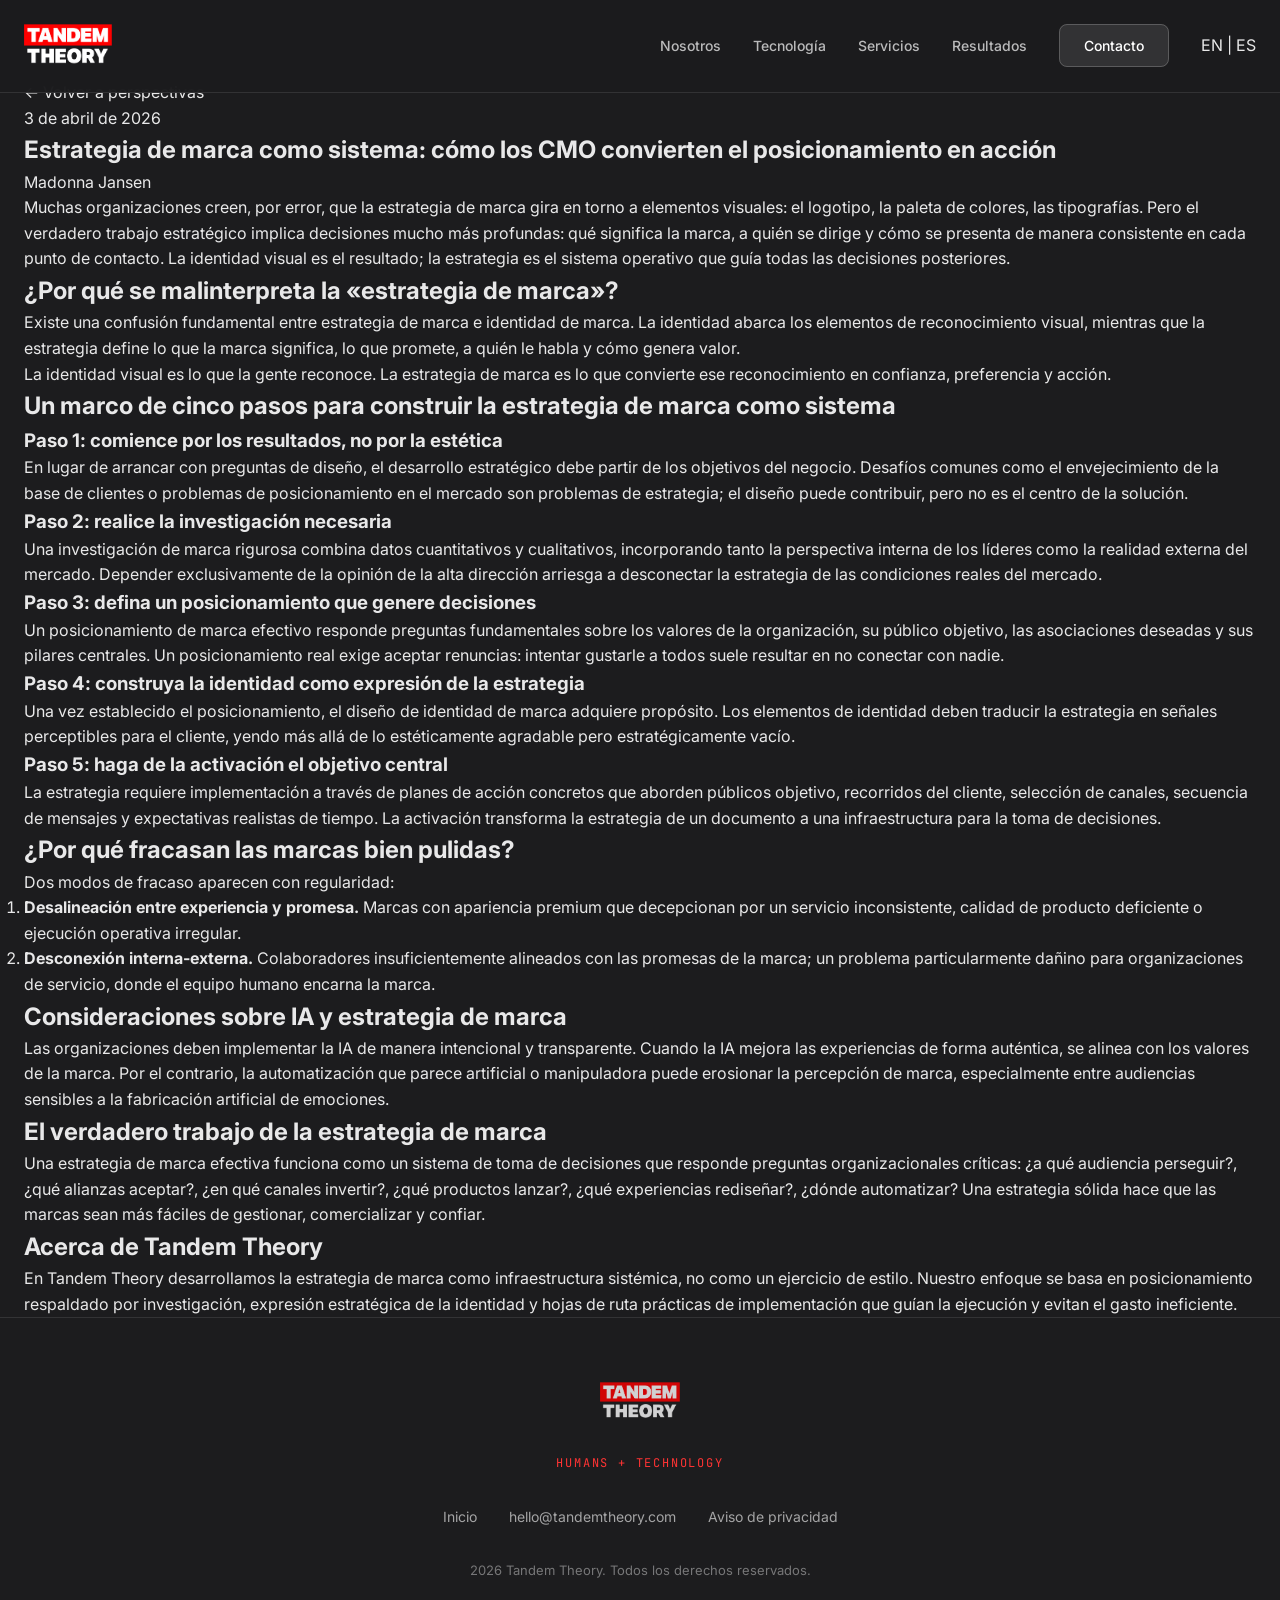
==== commit 02967190: "Fix lang switcher on all pages: use CSS classes instead of inline styles Replaced inline-styled lang" ====
--- a/articulo-estrategia-de-marca.html
+++ b/articulo-estrategia-de-marca.html
@@ -35,7 +35,7 @@
           <li><a href="index.html#capabilities" style="font-size: 0.875rem; font-weight: 500; color: var(--white-70); transition: color 150ms;">Servicios</a></li>
           <li><a href="index.html#results" style="font-size: 0.875rem; font-weight: 500; color: var(--white-70); transition: color 150ms;">Resultados</a></li>
           <li><a href="index.html#contact" style="padding: 0.75rem 1.5rem; font-size: 0.875rem; font-weight: 500; background: rgba(255,255,255,0.1); border: 1px solid rgba(255,255,255,0.2); border-radius: 8px; color: var(--white);">Contacto</a></li>
-          <li style="display: flex; align-items: center; gap: 6px; margin-left: 1rem; font-family: monospace; font-size: 0.75rem; letter-spacing: 0.05em;"><a href="https://tandemtheory.com" style="color: rgba(255,255,255,0.6); text-decoration: none;">EN</a> <span style="color: rgba(255,255,255,0.2);">|</span> <span style="color: #fe0000; font-weight: 600;">ES</span></li>
+          <li class="nav__lang"><a href="https://tandemtheory.com" class="nav__lang-link">EN</a> <span class="nav__lang-divider">|</span> <span class="nav__lang-active">ES</span></li>
         </ul>
       </div>
     </div>
--- a/styles.css
+++ b/styles.css
@@ -349,10 +349,13 @@
     flex-direction: column;
     justify-content: center;
     gap: var(--space-8);
-    background: var(--charcoal);
+    background: #1c1c1e;
+    backdrop-filter: blur(20px);
+    -webkit-backdrop-filter: blur(20px);
+    z-index: calc(var(--z-modal) - 1);
     opacity: 0;
     visibility: hidden;
-    transition: all var(--transition-base);
+    transition: opacity var(--transition-base), visibility var(--transition-base);
   }
 
   .nav__menu.active {
@@ -362,6 +365,17 @@
 
   .nav__link {
     font-size: 1.5rem;
+  }
+
+  .nav__lang {
+    margin-left: 0;
+    font-size: 1rem;
+  }
+
+  .nav__lang-link,
+  .nav__lang-active,
+  .nav__lang-divider {
+    font-size: 1rem;
   }
 }
 /* ======== HERO ======== */
@@ -2425,3 +2439,17 @@
     width: 100%;
   }
 }
+
+/* ======== CARD FLIP FIX ======== */
+/* Hide front face when card is flipped to prevent text bleed-through */
+.tandem-tool:hover .tandem-tool__front,
+.tandem-tool:focus-within .tandem-tool__front,
+.tandem-tool.is-flipped .tandem-tool__front {
+  visibility: hidden !important;
+}
+
+.tandem-tool:hover .tandem-tool__back,
+.tandem-tool:focus-within .tandem-tool__back,
+.tandem-tool.is-flipped .tandem-tool__back {
+  visibility: visible !important;
+}
